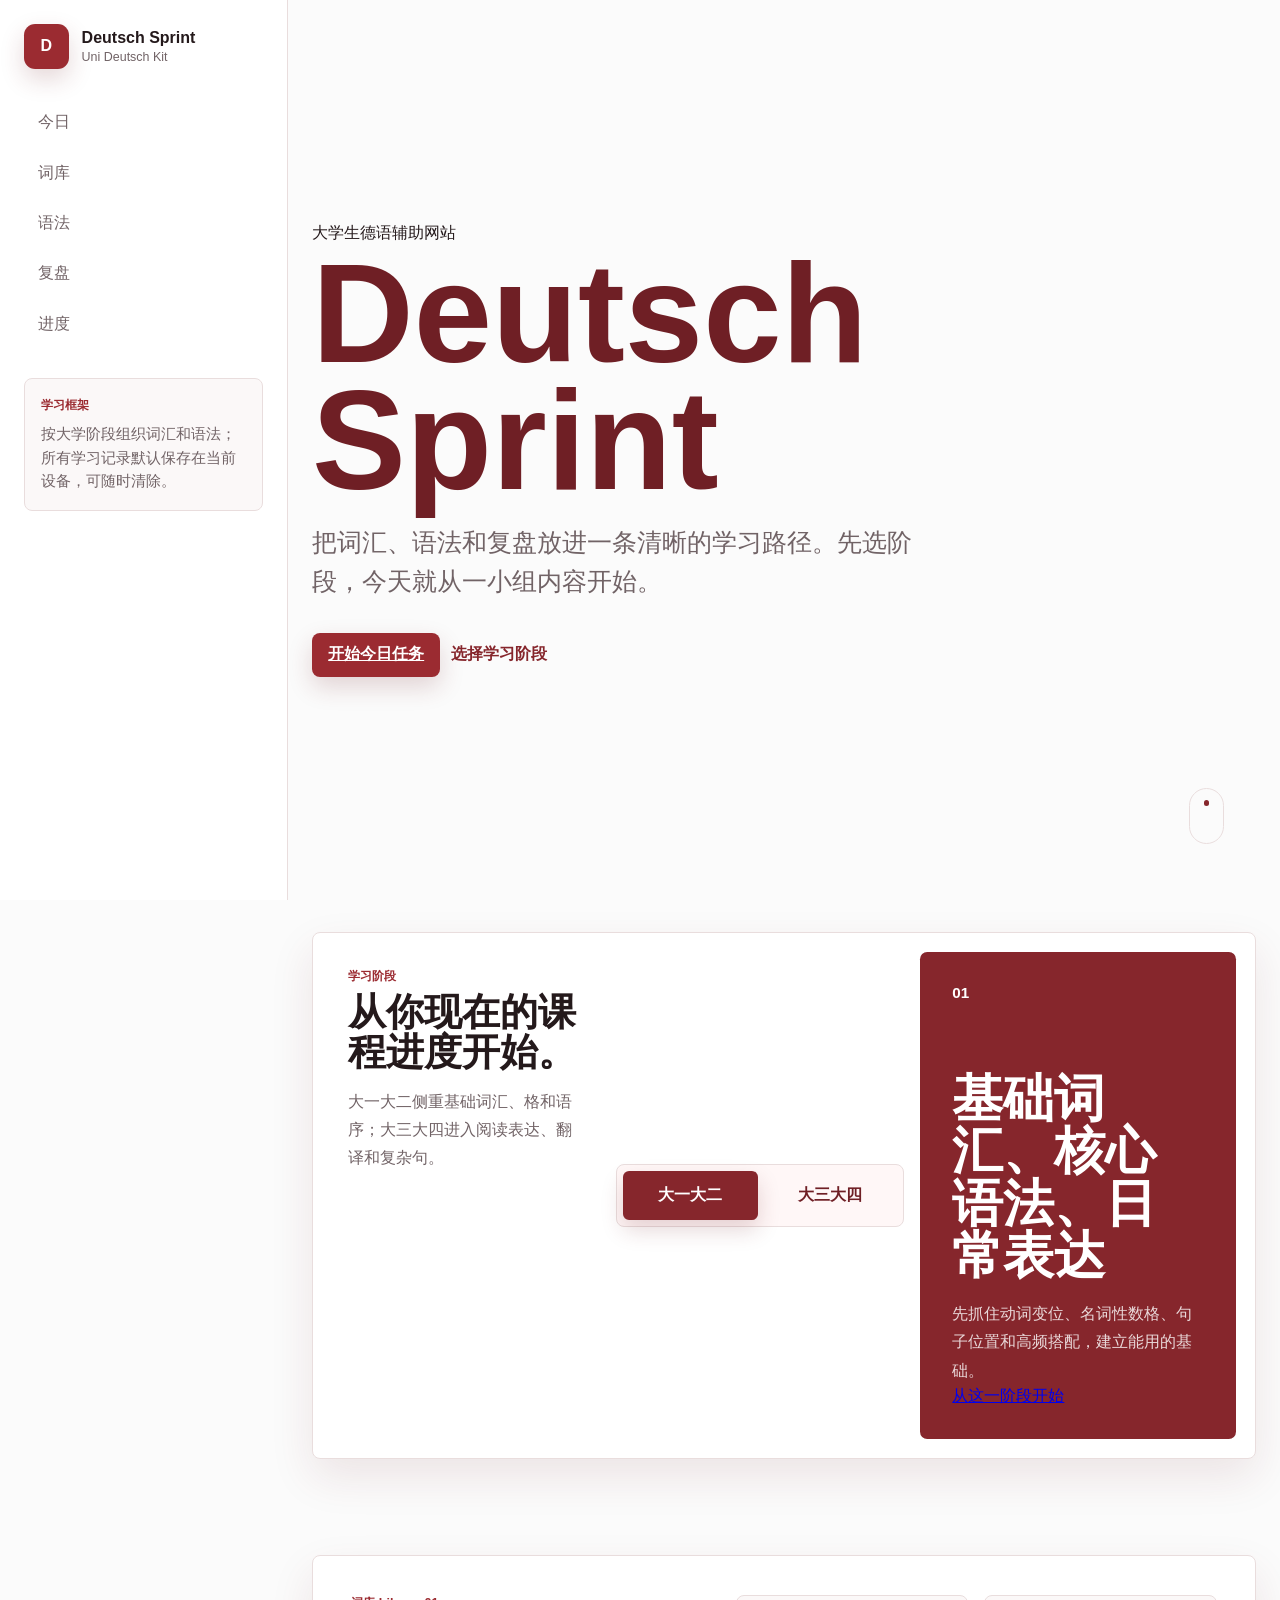
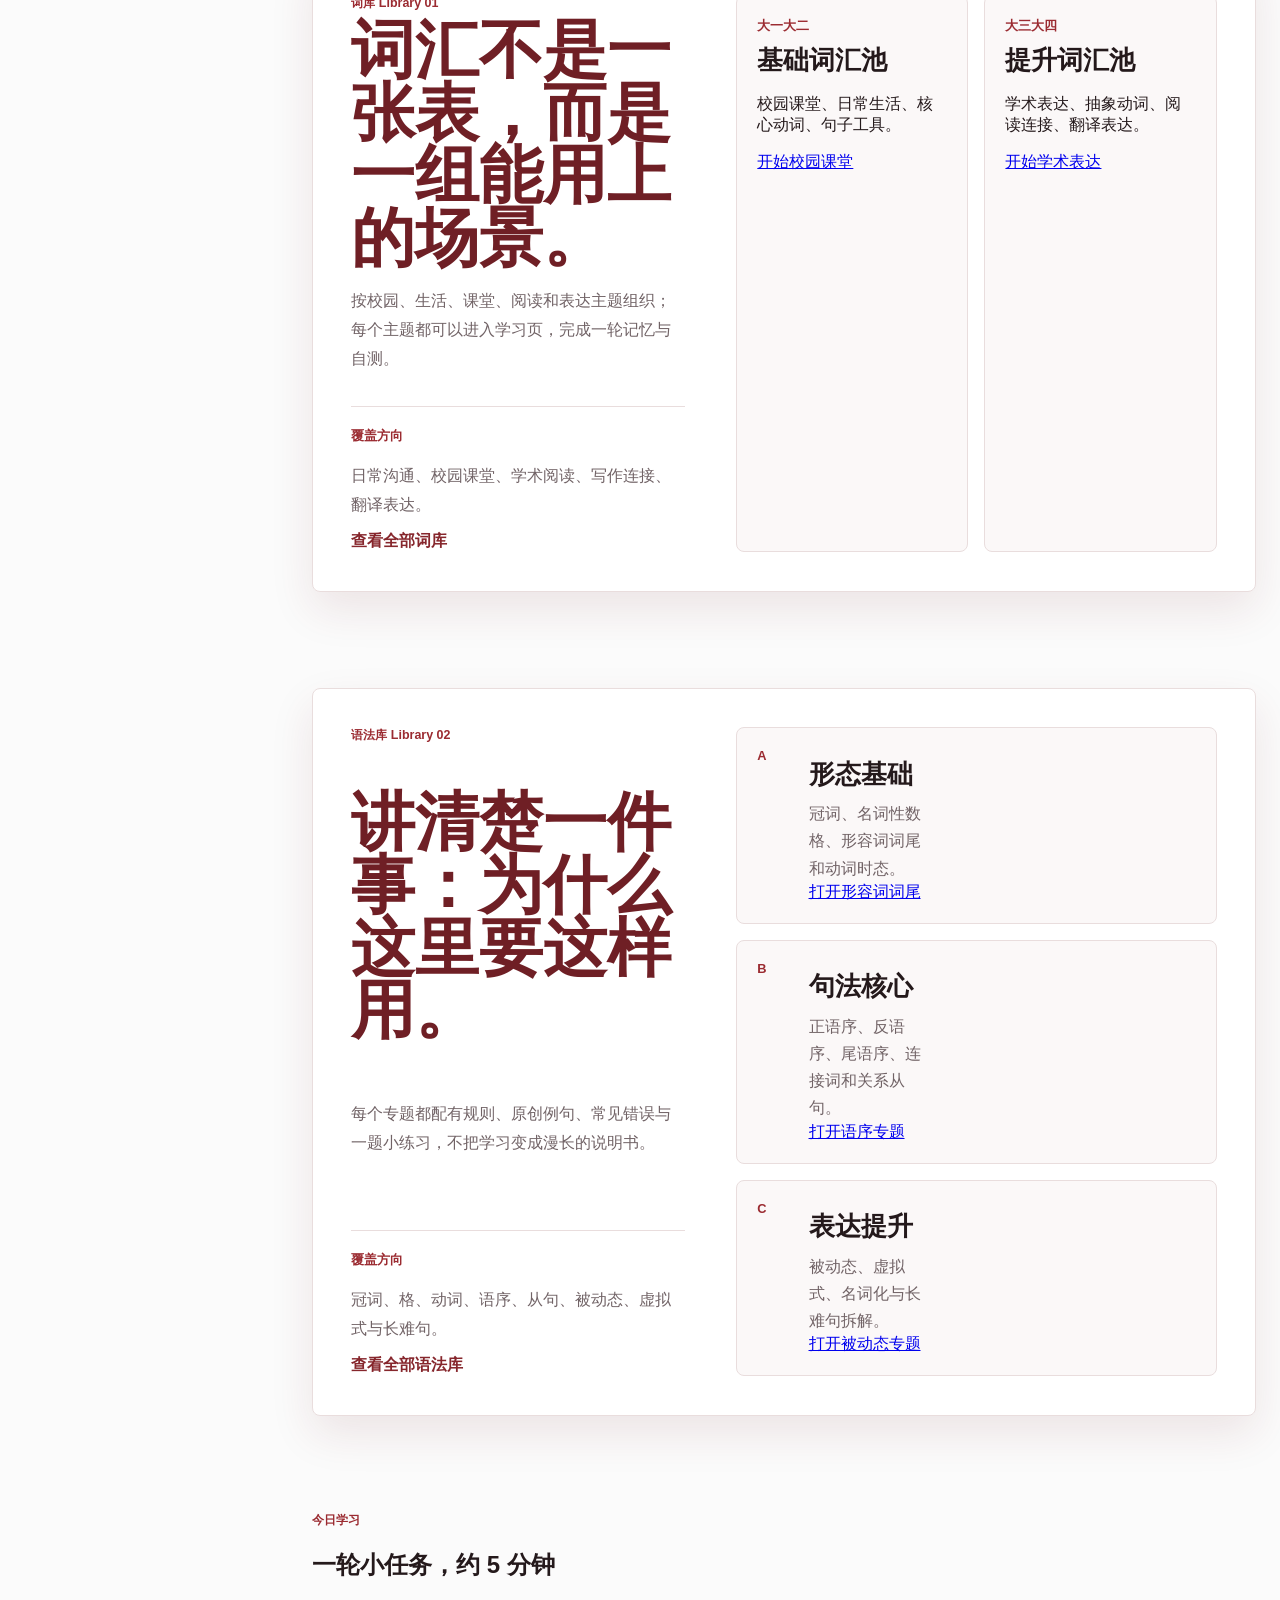
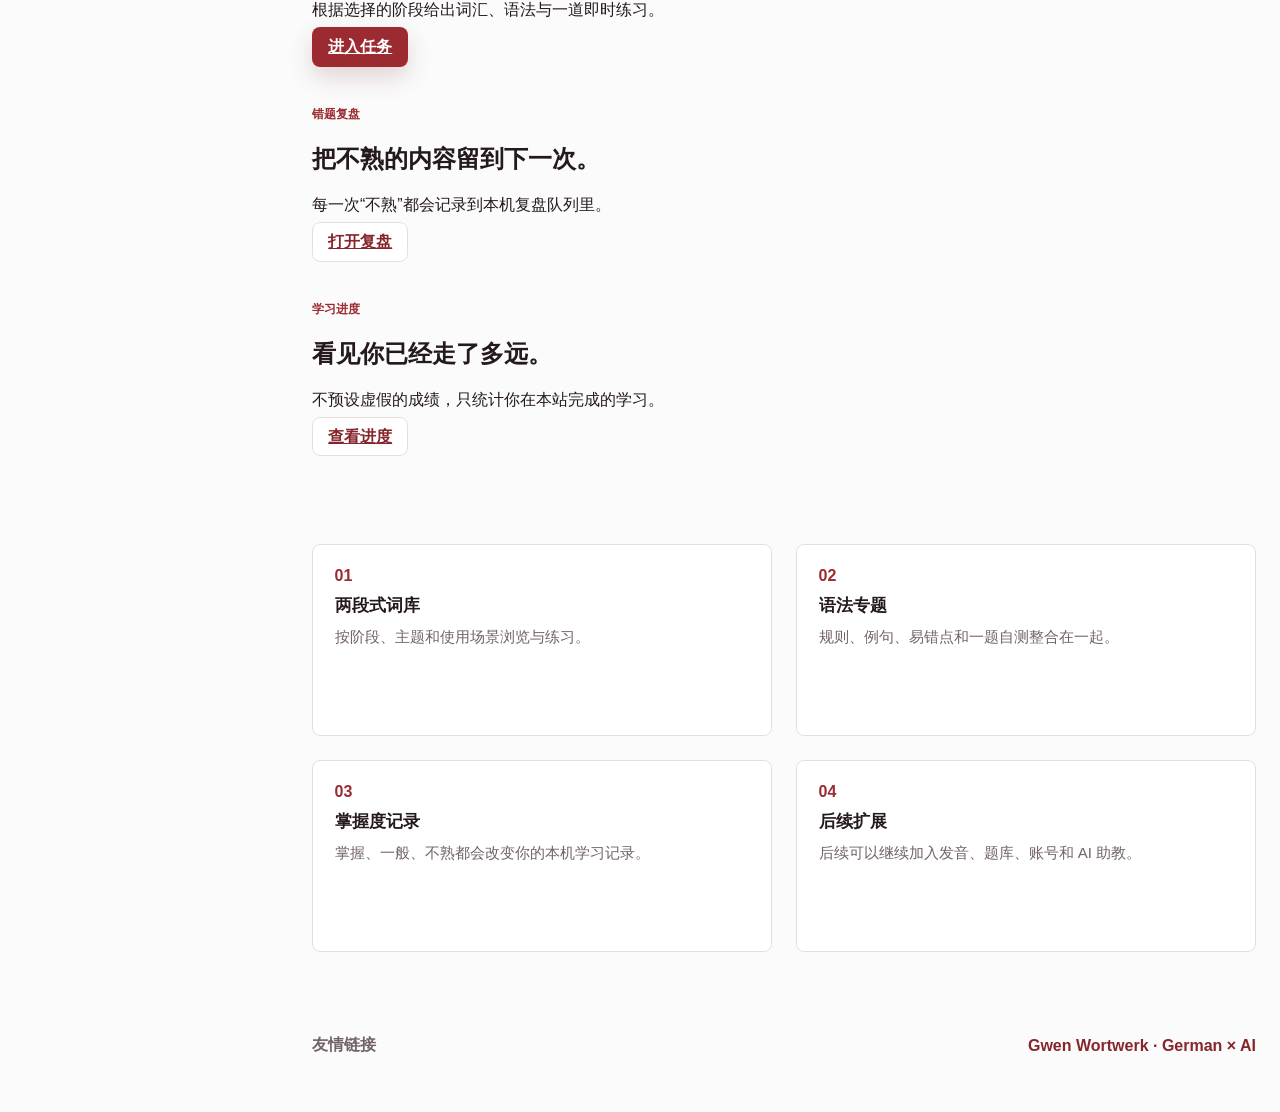
==== index.html @ 088218f8 "Complete index.html learning content" ====
<!doctype html>
<html lang="zh-CN">
  <head>
    <meta charset="utf-8" />
    <meta name="viewport" content="width=device-width, initial-scale=1" />
    <title>Deutsch Sprint | 大学生德语辅助网站</title>
    <meta name="description" content="面向大学生的德语词汇、语法、复盘与学习进度工具。" />
    <link rel="stylesheet" href="styles.css" />
  </head>
  <body>
    <div class="app-shell">
      <aside class="sidebar" aria-label="主导航">
        <a class="brand" href="index.html"><span class="brand-mark">D</span><span><strong>Deutsch Sprint</strong><small>Uni Deutsch Kit</small></span></a>
        <nav class="nav-list">
          <a class="nav-link active" href="index.html">今日</a>
          <a class="nav-link" href="vocab.html">词库</a>
          <a class="nav-link" href="grammar.html">语法</a>
          <a class="nav-link" href="review.html">复盘</a>
          <a class="nav-link" href="progress.html">进度</a>
        </nav>
        <div class="sidebar-note"><span class="note-label">学习框架</span><p>按大学阶段组织词汇和语法；所有学习记录默认保存在当前设备，可随时清除。</p></div>
      </aside>

      <main class="main-content">
        <section class="intro-screen">
          <div class="intro-copy">
            <p class="eyebrow">大学生德语辅助网站</p>
            <h1>Deutsch<br />Sprint</h1>
            <p>把词汇、语法和复盘放进一条清晰的学习路径。先选阶段，今天就从一小组内容开始。</p>
            <div class="intro-actions"><a class="primary-button" href="study.html?kind=daily">开始今日任务</a><a class="text-link" href="#stage">选择学习阶段</a></div>
          </div>
          <div class="scroll-cue" aria-hidden="true"><span></span></div>
        </section>

        <section class="stage-picker reveal-section" id="stage">
          <div class="stage-picker-copy"><p class="section-kicker">学习阶段</p><h2>从你现在的课程进度开始。</h2><p>大一大二侧重基础词汇、格和语序；大三大四进入阅读表达、翻译和复杂句。</p></div>
          <div class="stage-switcher" role="tablist" aria-label="学习阶段选择"><button class="stage-tab active" type="button" data-stage="foundation">大一大二</button><button class="stage-tab" type="button" data-stage="advanced">大三大四</button></div>
          <div class="stage-focus"><div class="stage-detail active" data-stage-panel="foundation"><span class="stage-number">01</span><h3>基础词汇、核心语法、日常表达</h3><p>先抓住动词变位、名词性数格、句子位置和高频搭配，建立能用的基础。</p><a class="inverted-link" href="study.html?kind=daily&amp;stage=foundation">从这一阶段开始</a></div><div class="stage-detail" data-stage-panel="advanced"><span class="stage-number">02</span><h3>阅读表达、复杂句法、写作提升</h3><p>围绕抽象词、连接表达、长难句和翻译重组，练习更完整的输出能力。</p><a class="inverted-link" href="study.html?kind=daily&amp;stage=advanced">从这一阶段开始</a></div></div>
        </section>

        <section class="library-block reveal-section">
          <div class="library-copy"><p class="section-kicker">词库 Library 01</p><h2>词汇不是一张表，而是一组能用上的场景。</h2><p>按校园、生活、课堂、阅读和表达主题组织；每个主题都可以进入学习页，完成一轮记忆与自测。</p><div class="source-note"><span>覆盖方向</span><p>日常沟通、校园课堂、学术阅读、写作连接、翻译表达。</p><a href="vocab.html">查看全部词库</a></div></div>
          <div class="library-columns"><article><span>大一大二</span><h3>基础词汇池</h3><p>校园课堂、日常生活、核心动词、句子工具。</p><a class="card-link" href="study.html?kind=vocab&amp;slug=campus-classroom">开始校园课堂</a></article><article><span>大三大四</span><h3>提升词汇池</h3><p>学术表达、抽象动词、阅读连接、翻译表达。</p><a class="card-link" href="study.html?kind=vocab&amp;slug=academic-expression">开始学术表达</a></article></div>
        </section>

        <section class="library-block reveal-section">
          <div class="library-copy"><p class="section-kicker">语法库 Library 02</p><h2>讲清楚一件事：为什么这里要这样用。</h2><p>每个专题都配有规则、原创例句、常见错误与一题小练习，不把学习变成漫长的说明书。</p><div class="source-note"><span>覆盖方向</span><p>冠词、格、动词、语序、从句、被动态、虚拟式与长难句。</p><a href="grammar.html">查看全部语法库</a></div></div>
          <div class="grammar-map"><article><span>A</span><div><h3>形态基础</h3><p>冠词、名词性数格、形容词词尾和动词时态。</p><a class="card-link" href="study.html?kind=grammar&amp;slug=adjective">打开形容词词尾</a></div></article><article><span>B</span><div><h3>句法核心</h3><p>正语序、反语序、尾语序、连接词和关系从句。</p><a class="card-link" href="study.html?kind=grammar&amp;slug=word-order">打开语序专题</a></div></article><article><span>C</span><div><h3>表达提升</h3><p>被动态、虚拟式、名词化与长难句拆解。</p><a class="card-link" href="study.html?kind=grammar&amp;slug=passive">打开被动态专题</a></div></article></div>
        </section>

        <section class="daily-stack reveal-section" aria-label="学习入口">
          <article class="module-card action-card"><p class="section-kicker">今日学习</p><h2>一轮小任务，约 5 分钟</h2><p>根据选择的阶段给出词汇、语法与一道即时练习。</p><a class="primary-button" href="study.html?kind=daily">进入任务</a></article>
          <article class="module-card action-card"><p class="section-kicker">错题复盘</p><h2>把不熟的内容留到下一次。</h2><p>每一次“不熟”都会记录到本机复盘队列里。</p><a class="ghost-button" href="review.html">打开复盘</a></article>
          <article class="module-card action-card"><p class="section-kicker">学习进度</p><h2>看见你已经走了多远。</h2><p>不预设虚假的成绩，只统计你在本站完成的学习。</p><a class="ghost-button" href="progress.html">查看进度</a></article>
        </section>

        <section class="module-strip reveal-section"><article><span>01</span><h3>两段式词库</h3><p>按阶段、主题和使用场景浏览与练习。</p></article><article><span>02</span><h3>语法专题</h3><p>规则、例句、易错点和一题自测整合在一起。</p></article><article><span>03</span><h3>掌握度记录</h3><p>掌握、一般、不熟都会改变你的本机学习记录。</p></article><article><span>04</span><h3>后续扩展</h3><p>后续可以继续加入发音、题库、账号和 AI 助教。</p></article></section>
        <footer class="site-footer"><span>友情链接</span><a href="https://mangoandwood.github.io/gwen-wortwerk/" target="_blank" rel="noreferrer">Gwen Wortwerk · German × AI</a></footer>
      </main>
    </div>
    <script src="script.js"></script>
  </body>
</html>
---- styles.css ----
:root {
  color-scheme: light;
  --red-900: #6f1f25;
  --red-800: #86262c;
  --red-700: #9b2b31;
  --red-600: #ad383d;
  --red-100: #f5e3e4;
  --red-050: #fff7f7;
  --ink: #24191b;
  --muted: #716366;
  --line: #e9dddd;
  --paper: #ffffff;
  --soft: #fbf8f8;
  --success: #1f8a5b;
  --shadow: 0 18px 44px rgba(111, 31, 37, 0.1);
}

* {
  box-sizing: border-box;
}

html {
  scroll-behavior: smooth;
}

body {
  margin: 0;
  min-height: 100vh;
  font-family:
    Inter, "PingFang SC", "Microsoft YaHei", Arial, sans-serif;
  color: var(--ink);
  background: #fbfbfb;
}

button,
a {
  font: inherit;
}

button {
  cursor: pointer;
}

.app-shell {
  display: grid;
  grid-template-columns: 18rem minmax(0, 1fr);
  min-height: 100vh;
}

.sidebar {
  position: sticky;
  top: 0;
  align-self: start;
  height: 100vh;
  padding: 1.5rem;
  border-right: 1px solid var(--line);
  background: rgba(255, 255, 255, 0.92);
  backdrop-filter: blur(20px);
}

.brand {
  display: flex;
  align-items: center;
  gap: 0.8rem;
  color: var(--ink);
  text-decoration: none;
}

.brand-mark {
  display: grid;
  width: 2.8rem;
  height: 2.8rem;
  place-items: center;
  border-radius: 0.7rem;
  color: white;
  background: var(--red-700);
  font-weight: 800;
  box-shadow: 0 10px 24px rgba(111, 31, 37, 0.18);
}

.brand strong,
.brand small {
  display: block;
}

.brand small {
  margin-top: 0.15rem;
  color: var(--muted);
  font-size: 0.78rem;
}

.nav-list {
  display: grid;
  gap: 0.4rem;
  margin-top: 2rem;
}

.nav-link {
  display: flex;
  align-items: center;
  gap: 0.75rem;
  min-height: 2.75rem;
  padding: 0.7rem 0.85rem;
  border-radius: 0.5rem;
  color: var(--muted);
  text-decoration: none;
}

.nav-link span {
  display: grid;
  width: 1.35rem;
  place-items: center;
  color: var(--red-700);
}

.nav-link:hover,
.nav-link.active {
  color: var(--red-900);
  background: var(--red-050);
}

.sidebar-note {
  margin-top: 2rem;
  padding: 1rem;
  border: 1px solid var(--line);
  border-radius: 0.5rem;
  background: var(--soft);
}

.note-label,
.section-kicker,
.status-pill,
.count-badge {
  letter-spacing: 0;
  font-size: 0.78rem;
  font-weight: 800;
}

.note-label,
.section-kicker {
  color: var(--red-700);
}

.sidebar-note p {
  margin: 0.55rem 0 0;
  color: var(--muted);
  line-height: 1.6;
  font-size: 0.92rem;
}

.main-content {
  width: min(82rem, 100%);
  margin: 0 auto;
  padding: 1.5rem;
}

.eyebrow,
.section-kicker {
  margin: 0 0 0.45rem;
}

.intro-screen {
  position: relative;
  display: grid;
  min-height: calc(100vh - 3rem);
  align-items: center;
  padding: 4rem 0;
}

.intro-copy {
  max-width: 54rem;
}

.intro-copy h1 {
  margin: 0;
  color: var(--red-900);
  font-size: clamp(4.2rem, 11vw, 9rem);
  line-height: 0.9;
  letter-spacing: 0;
}

.intro-copy p:not(.eyebrow) {
  max-width: 40rem;
  margin: 1.2rem 0 0;
  color: var(--muted);
  font-size: clamp(1.1rem, 2vw, 1.55rem);
  line-height: 1.55;
}

.intro-actions,
.card-actions {
  display: flex;
  align-items: center;
  gap: 0.65rem;
  flex-wrap: wrap;
}

.intro-actions {
  margin-top: 2rem;
}

.text-link {
  color: var(--red-800);
  font-weight: 900;
  text-decoration: none;
}

.text-link:hover {
  text-decoration: underline;
}

.scroll-cue {
  position: absolute;
  right: 2rem;
  bottom: 2rem;
  display: grid;
  width: 2.2rem;
  height: 3.5rem;
  place-items: start center;
  border: 1px solid var(--line);
  border-radius: 999px;
}

.scroll-cue span {
  width: 0.35rem;
  height: 0.35rem;
  margin-top: 0.7rem;
  border-radius: 50%;
  background: var(--red-800);
  animation: cueDrop 1.8s ease-in-out infinite;
}

@keyframes cueDrop {
  0%,
  100% {
    transform: translateY(0);
    opacity: 0.35;
  }
  50% {
    transform: translateY(1.1rem);
    opacity: 1;
  }
}

.icon-button,
.primary-button,
.ghost-button,
.danger-button,
.neutral-button,
.success-button {
  min-height: 2.6rem;
  border: 1px solid transparent;
  border-radius: 0.5rem;
  padding: 0.65rem 0.95rem;
  font-weight: 800;
}

.icon-button {
  width: 2.6rem;
  padding: 0;
  border-color: var(--line);
  color: var(--red-800);
  background: white;
}

.primary-button {
  color: white;
  background: var(--red-700);
  box-shadow: 0 10px 24px rgba(111, 31, 37, 0.18);
}

.primary-button:hover {
  background: var(--red-800);
}

.ghost-button,
.neutral-button {
  color: var(--red-800);
  border-color: var(--line);
  background: white;
}

.danger-button {
  color: var(--red-800);
  background: var(--red-100);
}

.success-button {
  color: white;
  background: var(--success);
}

.stage-picker {
  display: grid;
  grid-template-columns: minmax(0, 0.85fr) minmax(18rem, 0.35fr) minmax(0, 1fr);
  gap: 1rem;
  align-items: stretch;
  margin-top: 3.5rem;
  padding: 1.2rem;
  border: 1px solid var(--line);
  border-radius: 0.5rem;
  background: white;
  box-shadow: var(--shadow);
}

.reveal-section,
.module-card {
  transform: translateY(3rem);
  opacity: 0;
  transition:
    opacity 700ms ease,
    transform 700ms cubic-bezier(0.2, 0.8, 0.2, 1);
}

.reveal-section.in-view,
.module-card.in-view {
  transform: translateY(0);
  opacity: 1;
}

.stage-picker-copy {
  padding: 1rem;
}

.stage-picker-copy h2 {
  max-width: 30rem;
  margin: 0;
  font-size: clamp(1.8rem, 3vw, 3.4rem);
  line-height: 1.04;
  letter-spacing: 0;
}

.stage-picker-copy p:not(.section-kicker) {
  max-width: 28rem;
  margin: 1rem 0 0;
  color: var(--muted);
  line-height: 1.75;
}

.stage-switcher {
  display: flex;
  align-self: center;
  gap: 0.35rem;
  padding: 0.35rem;
  border: 1px solid var(--line);
  border-radius: 0.5rem;
  background: var(--red-050);
}

.stage-tab {
  flex: 1;
  min-height: 3.1rem;
  border: 0;
  border-radius: 0.38rem;
  color: var(--red-900);
  background: transparent;
  font-weight: 900;
}

.stage-tab.active {
  color: white;
  background: var(--red-800);
  box-shadow: 0 10px 22px rgba(111, 31, 37, 0.18);
}

.stage-focus {
  min-height: 20rem;
  padding: 2rem;
  border-radius: 0.45rem;
  color: white;
  background: var(--red-800);
}

.stage-detail {
  display: none;
}

.stage-detail.active {
  display: block;
}

.stage-detail h3 {
  max-width: 34rem;
  margin: 4.5rem 0 0;
  font-size: clamp(2rem, 4vw, 4rem);
  line-height: 1.02;
  letter-spacing: 0;
}

.stage-detail p {
  max-width: 34rem;
  margin: 1.1rem 0 0;
  color: rgba(255, 255, 255, 0.82);
  line-height: 1.8;
}

.stage-number {
  display: block;
  font-size: 0.95rem;
  font-weight: 900;
}

.library-block {
  display: grid;
  grid-template-columns: minmax(0, 0.82fr) minmax(0, 1.18fr);
  gap: clamp(1.5rem, 4vw, 3.5rem);
  align-items: stretch;
  margin-top: 6rem;
  padding: clamp(1.4rem, 3vw, 2.4rem);
  border: 1px solid var(--line);
  border-radius: 0.5rem;
  background: white;
  box-shadow: var(--shadow);
}

.library-copy {
  display: flex;
  flex-direction: column;
  justify-content: space-between;
  min-height: 24rem;
}

.library-copy h2 {
  max-width: 36rem;
  margin: 0;
  color: var(--red-900);
  font-size: clamp(2.35rem, 5vw, 5.4rem);
  line-height: 0.98;
  letter-spacing: 0;
}

.library-copy p:not(.section-kicker) {
  max-width: 34rem;
  margin: 1.1rem 0 0;
  color: var(--muted);
  line-height: 1.8;
}

.source-note {
  margin-top: 2rem;
  padding-top: 1.2rem;
  border-top: 1px solid var(--line);
}

.source-note span,
.library-columns span,
.grammar-map span {
  color: var(--red-700);
  font-size: 0.8rem;
  font-weight: 900;
}

.source-note p {
  margin-top: 0.4rem;
}

.source-note a {
  display: inline-flex;
  margin-top: 0.7rem;
  color: var(--red-800);
  font-weight: 900;
  text-decoration: none;
}

.source-note a:hover {
  text-decoration: underline;
}

.library-columns {
  display: grid;
  grid-template-columns: repeat(2, minmax(0, 1fr));
  gap: 1rem;
}

.library-columns article,
.grammar-map article {
  padding: 1.25rem;
  border: 1px solid var(--line);
  border-radius: 0.5rem;
  background: var(--soft);
}

.library-columns h3,
.grammar-map h3 {
  margin: 0.55rem 0 0;
  font-size: clamp(1.25rem, 2vw, 1.7rem);
  letter-spacing: 0;
}

.library-columns ul {
  display: grid;
  gap: 0.75rem;
  padding-left: 1.1rem;
  margin: 1rem 0 0;
  color: var(--muted);
  line-height: 1.65;
}

.grammar-map {
  display: grid;
  gap: 1rem;
}

.grammar-map article {
  display: grid;
  grid-template-columns: 2.2rem minmax(0, 0.45fr) minmax(0, 1fr);
  gap: 1rem;
  align-items: start;
}

.grammar-map p {
  margin: 0.52rem 0 0;
  color: var(--muted);
  line-height: 1.7;
}

.daily-stack {
  display: grid;
  grid-template-columns: 1fr;
  gap: 3rem;
  margin-top: 6rem;
}

.word-card,
.grammar-card,
.review-card,
.progress-card,
.ai-card,
.module-strip article {
  border: 1px solid var(--line);
  border-radius: 0.5rem;
  background: white;
}

.word-card,
.grammar-card,
.review-card,
.progress-card,
.ai-card {
  min-height: 18rem;
  padding: clamp(1.4rem, 3vw, 2.25rem);
}

.ai-card {
  display: flex;
  align-items: center;
  justify-content: space-between;
  gap: 1.5rem;
  color: white;
  background: linear-gradient(135deg, var(--red-900), var(--red-800));
}

.ai-card h2 {
  margin: 0;
  font-size: clamp(1.6rem, 3vw, 3rem);
  line-height: 1.08;
}

.ai-card p:not(.section-kicker) {
  max-width: 42rem;
  margin: 0.8rem 0 0;
  color: rgba(255, 255, 255, 0.82);
  line-height: 1.75;
}

.ai-card .section-kicker {
  color: rgba(255, 255, 255, 0.72);
}

.card-header {
  display: flex;
  align-items: flex-start;
  justify-content: space-between;
  gap: 1rem;
}

.card-header h2 {
  margin: 0;
  font-size: clamp(1.55rem, 3vw, 2.4rem);
  letter-spacing: 0;
}

.status-pill,
.count-badge {
  display: inline-flex;
  align-items: center;
  min-height: 1.8rem;
  padding: 0.35rem 0.65rem;
  border-radius: 999px;
  color: var(--red-900);
  background: var(--red-100);
  white-space: nowrap;
}

.status-pill.muted {
  color: var(--muted);
  background: #f7eff0;
}

.word-meta,
.word-meaning,
.grammar-card p {
  color: var(--muted);
  line-height: 1.7;
}

.word-meta {
  margin: 1.1rem 0 0.5rem;
}

.word-meaning {
  margin: 0 0 1rem;
}

.example-box {
  padding: 1rem;
  border-left: 4px solid var(--red-700);
  border-radius: 0.45rem;
  background: var(--red-050);
}

.example-box span {
  color: var(--red-700);
  font-weight: 900;
}

.example-box p {
  margin: 0.35rem 0 0;
  line-height: 1.6;
}

.card-actions {
  margin-top: 1rem;
}

.card-actions button {
  flex: 1 1 6rem;
}

.check-list {
  display: grid;
  gap: 0.65rem;
  padding: 0;
  margin: 1rem 0;
  list-style: none;
}

.check-list li {
  position: relative;
  padding-left: 1.55rem;
  color: var(--ink);
}

.check-list li::before {
  position: absolute;
  left: 0;
  color: var(--red-700);
  content: "✓";
  font-weight: 900;
}

.full-width {
  width: 100%;
}

.review-list {
  display: grid;
  gap: 0.65rem;
  margin-top: 1rem;
}

.review-list button {
  display: flex;
  align-items: center;
  justify-content: space-between;
  gap: 1rem;
  min-height: 3.15rem;
  padding: 0.85rem;
  border: 1px solid var(--line);
  border-radius: 0.45rem;
  color: var(--ink);
  background: var(--soft);
  text-align: left;
}

.review-list strong {
  color: var(--red-800);
}

.bar-list {
  display: grid;
  gap: 1rem;
  margin-top: 1.3rem;
}

.bar-list label {
  display: grid;
  gap: 0.45rem;
  color: var(--muted);
  font-weight: 800;
}

progress {
  width: 100%;
  height: 0.75rem;
  overflow: hidden;
  border: 0;
  border-radius: 999px;
  background: #f4dde1;
}

progress::-webkit-progress-bar {
  background: #f4dde1;
}

progress::-webkit-progress-value {
  border-radius: 999px;
  background: var(--red-700);
}

progress::-moz-progress-bar {
  border-radius: 999px;
  background: var(--red-700);
}

.module-strip {
  display: grid;
  grid-template-columns: repeat(2, minmax(0, 1fr));
  gap: 1.5rem;
  margin-top: 6rem;
  padding-bottom: 4rem;
}

.module-strip article {
  min-height: 12rem;
  padding: 1.35rem;
}

.module-strip span {
  color: var(--red-700);
  font-weight: 900;
}

.module-strip h3 {
  margin: 0.6rem 0 0.5rem;
  font-size: 1.05rem;
}

.module-strip p {
  margin: 0;
  color: var(--muted);
  line-height: 1.65;
  font-size: 0.94rem;
}

.site-footer {
  display: flex;
  align-items: center;
  justify-content: space-between;
  gap: 1rem;
  padding: 1.2rem 0 2rem;
  color: var(--muted);
}

.site-footer span {
  font-weight: 900;
}

.site-footer a {
  color: var(--red-800);
  font-weight: 900;
  text-decoration: none;
}

.site-footer a:hover {
  text-decoration: underline;
}

.toast {
  position: fixed;
  right: 1rem;
  bottom: 1rem;
  z-index: 10;
  max-width: min(24rem, calc(100vw - 2rem));
  padding: 0.85rem 1rem;
  border: 1px solid var(--line);
  border-radius: 0.5rem;
  color: var(--red-900);
  background: white;
  box-shadow: var(--shadow);
  font-weight: 800;
}

@media (max-width: 960px) {
  .app-shell {
    grid-template-columns: 1fr;
  }

  .sidebar {
    position: static;
    height: auto;
    padding: 1rem;
  }

  .nav-list {
    grid-template-columns: repeat(5, minmax(0, 1fr));
    margin-top: 1rem;
  }

  .nav-link {
    justify-content: center;
    min-height: 2.5rem;
    padding: 0.55rem;
  }

  .nav-link span {
    display: none;
  }

  .sidebar-note {
    display: none;
  }

  .hero-panel {
    grid-template-columns: 1fr;
  }

  .stage-picker {
    grid-template-columns: 1fr;
  }

  .library-block,
  .library-columns {
    grid-template-columns: 1fr;
  }

  .library-copy {
    min-height: 0;
  }

  .grammar-map article {
    grid-template-columns: 2.2rem minmax(0, 1fr);
  }

  .grammar-map p {
    grid-column: 2;
  }

  .module-strip {
    grid-template-columns: repeat(2, minmax(0, 1fr));
  }
}

@media (max-width: 640px) {
  .main-content {
    padding: 1rem;
  }

  .nav-list {
    display: flex;
    overflow-x: auto;
    padding-bottom: 0.25rem;
  }

  .nav-link {
    min-width: 4.5rem;
  }

  .module-strip {
    grid-template-columns: 1fr;
  }

  .ai-card,
  .site-footer {
    align-items: flex-start;
    flex-direction: column;
  }
}

@media (prefers-reduced-motion: reduce) {
  html {
    scroll-behavior: auto;
  }

  .reveal-section,
  .module-card {
    transform: none;
    opacity: 1;
    transition: none;
  }

  .scroll-cue span {
    animation: none;
  }
}
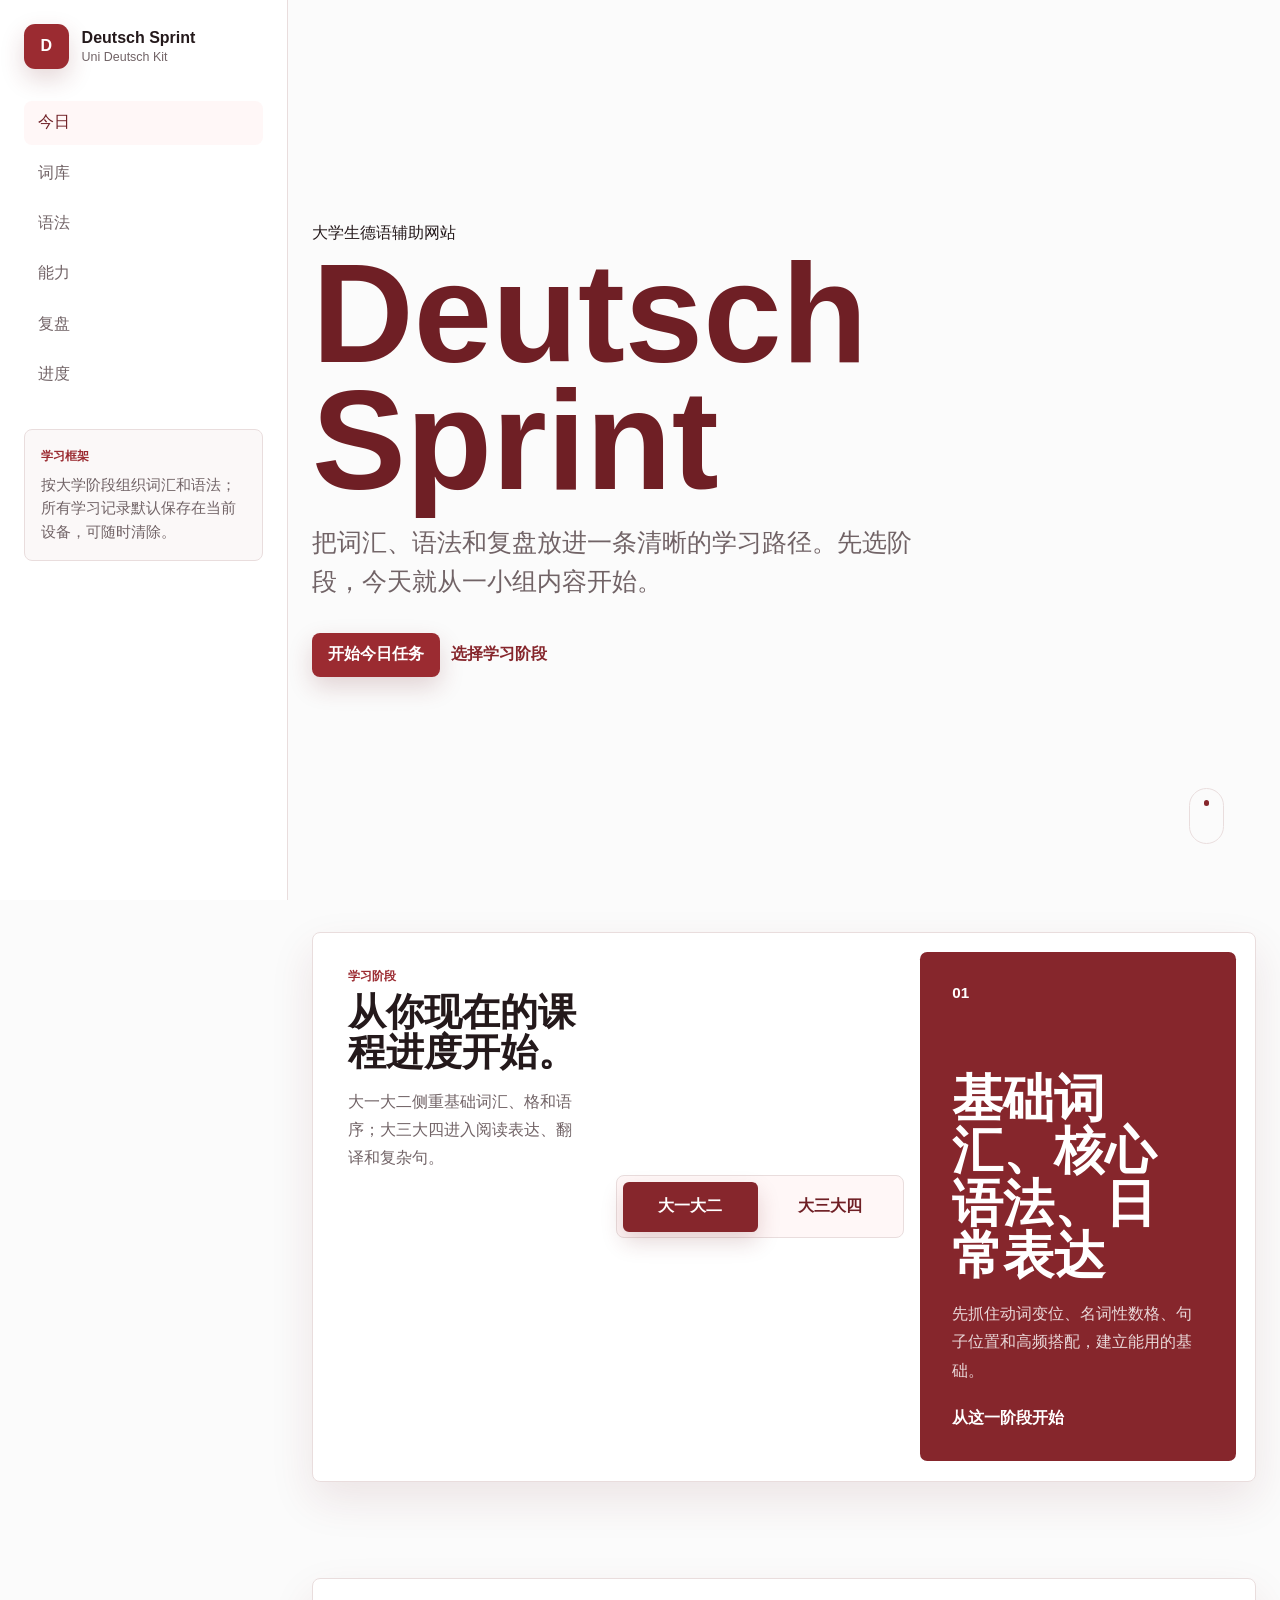
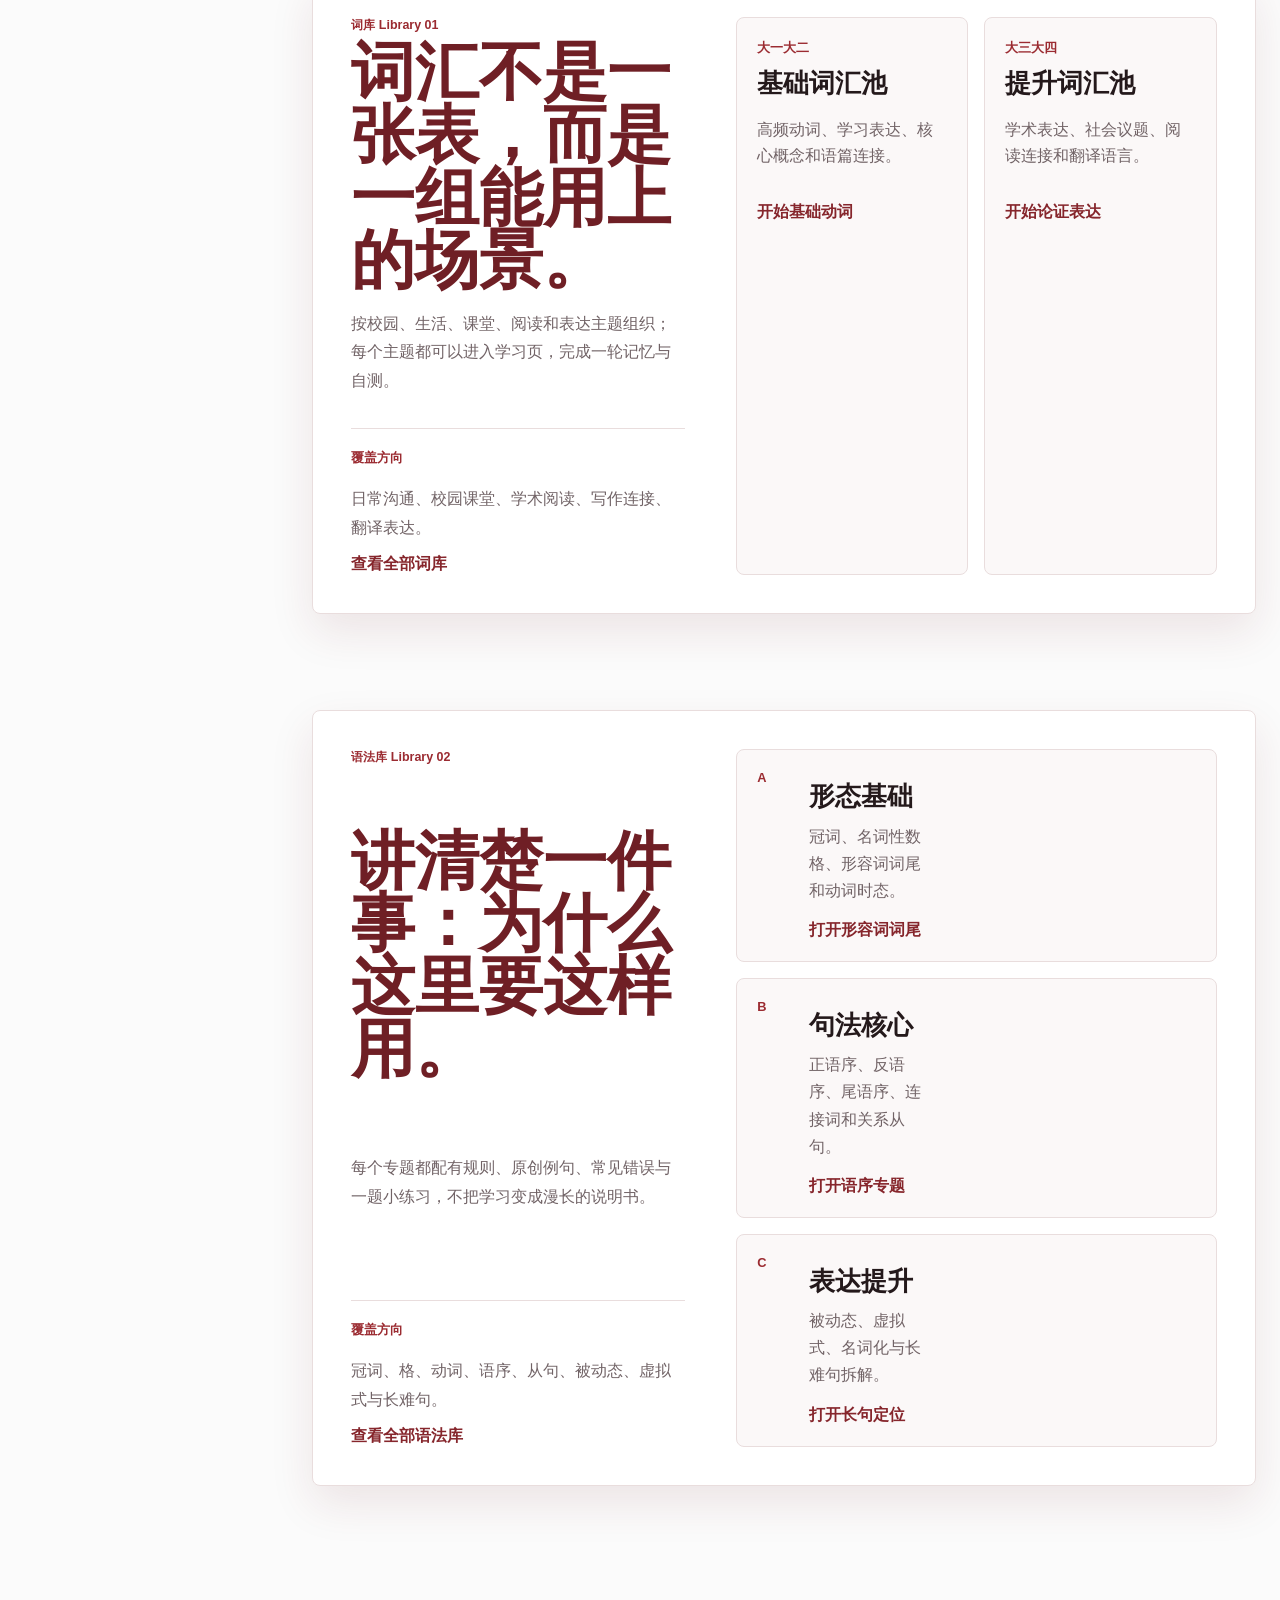
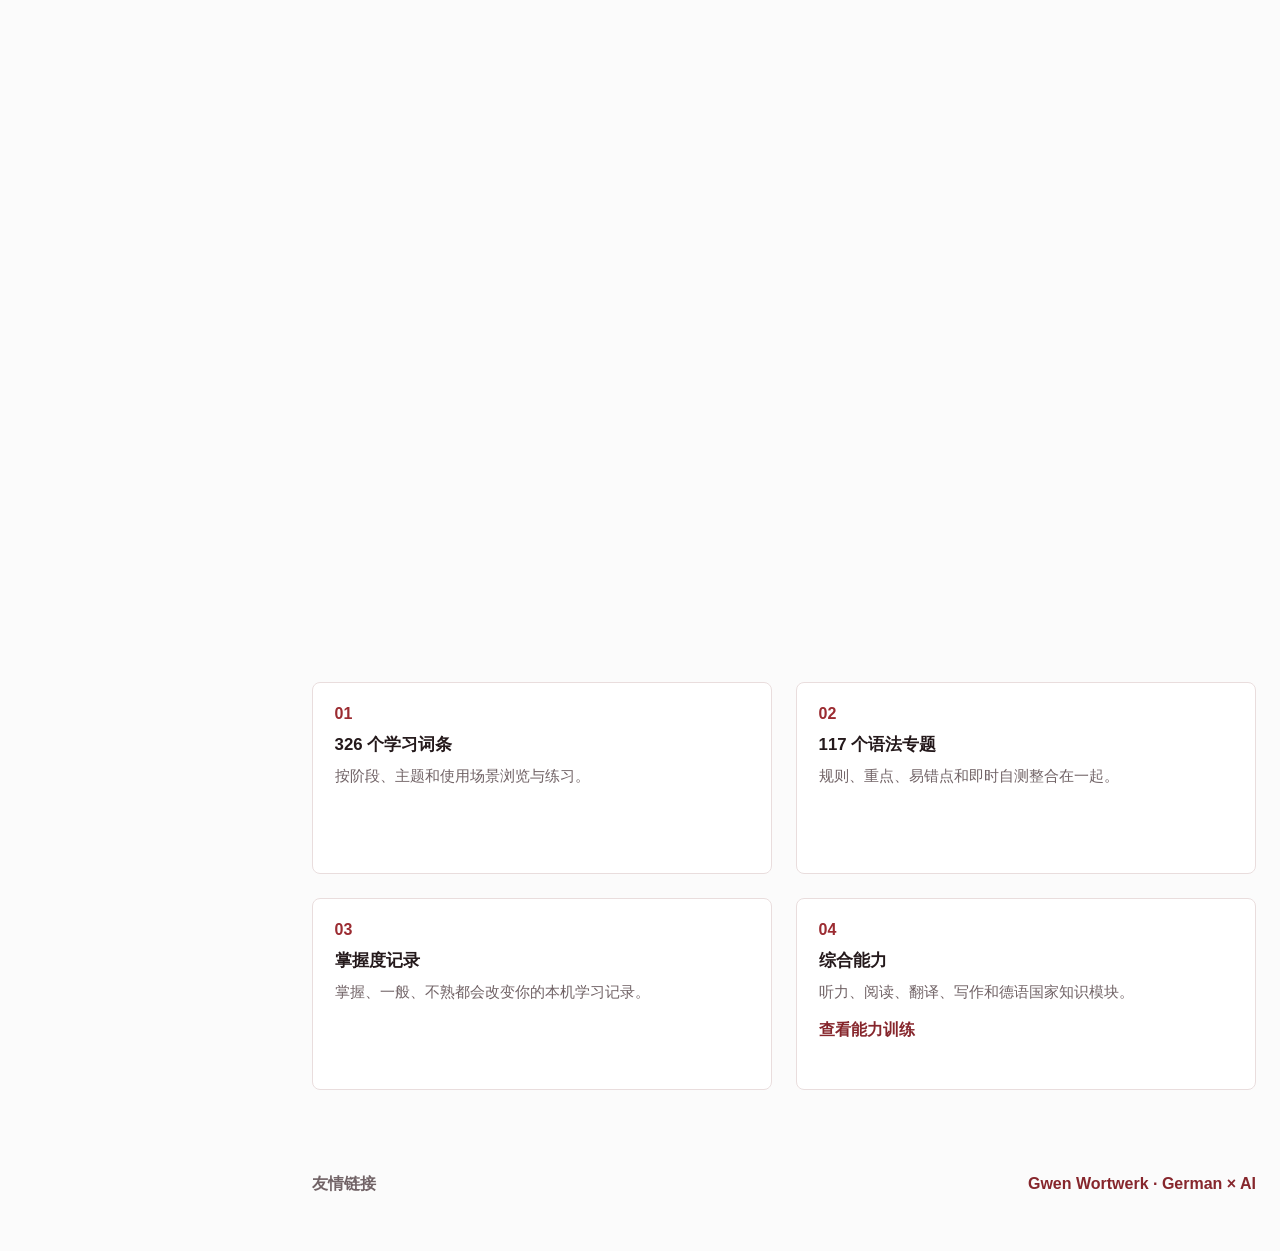
==== commit 224ec502: "Add staged German learning libraries" ====
--- a/index.html
+++ b/index.html
@@ -15,6 +15,7 @@
           <a class="nav-link active" href="index.html">今日</a>
           <a class="nav-link" href="vocab.html">词库</a>
           <a class="nav-link" href="grammar.html">语法</a>
+          <a class="nav-link" href="skills.html">能力</a>
           <a class="nav-link" href="review.html">复盘</a>
           <a class="nav-link" href="progress.html">进度</a>
         </nav>
@@ -40,12 +41,12 @@
 
         <section class="library-block reveal-section">
           <div class="library-copy"><p class="section-kicker">词库 Library 01</p><h2>词汇不是一张表，而是一组能用上的场景。</h2><p>按校园、生活、课堂、阅读和表达主题组织；每个主题都可以进入学习页，完成一轮记忆与自测。</p><div class="source-note"><span>覆盖方向</span><p>日常沟通、校园课堂、学术阅读、写作连接、翻译表达。</p><a href="vocab.html">查看全部词库</a></div></div>
-          <div class="library-columns"><article><span>大一大二</span><h3>基础词汇池</h3><p>校园课堂、日常生活、核心动词、句子工具。</p><a class="card-link" href="study.html?kind=vocab&amp;slug=campus-classroom">开始校园课堂</a></article><article><span>大三大四</span><h3>提升词汇池</h3><p>学术表达、抽象动词、阅读连接、翻译表达。</p><a class="card-link" href="study.html?kind=vocab&amp;slug=academic-expression">开始学术表达</a></article></div>
+          <div class="library-columns"><article><span>大一大二</span><h3>基础词汇池</h3><p>高频动词、学习表达、核心概念和语篇连接。</p><a class="card-link" href="study.html?kind=vocab&amp;slug=verb-basics">开始基础动词</a></article><article><span>大三大四</span><h3>提升词汇池</h3><p>学术表达、社会议题、阅读连接和翻译语言。</p><a class="card-link" href="study.html?kind=vocab&amp;slug=argumentation">开始论证表达</a></article></div>
         </section>
 
         <section class="library-block reveal-section">
           <div class="library-copy"><p class="section-kicker">语法库 Library 02</p><h2>讲清楚一件事：为什么这里要这样用。</h2><p>每个专题都配有规则、原创例句、常见错误与一题小练习，不把学习变成漫长的说明书。</p><div class="source-note"><span>覆盖方向</span><p>冠词、格、动词、语序、从句、被动态、虚拟式与长难句。</p><a href="grammar.html">查看全部语法库</a></div></div>
-          <div class="grammar-map"><article><span>A</span><div><h3>形态基础</h3><p>冠词、名词性数格、形容词词尾和动词时态。</p><a class="card-link" href="study.html?kind=grammar&amp;slug=adjective">打开形容词词尾</a></div></article><article><span>B</span><div><h3>句法核心</h3><p>正语序、反语序、尾语序、连接词和关系从句。</p><a class="card-link" href="study.html?kind=grammar&amp;slug=word-order">打开语序专题</a></div></article><article><span>C</span><div><h3>表达提升</h3><p>被动态、虚拟式、名词化与长难句拆解。</p><a class="card-link" href="study.html?kind=grammar&amp;slug=passive">打开被动态专题</a></div></article></div>
+          <div class="grammar-map"><article><span>A</span><div><h3>形态基础</h3><p>冠词、名词性数格、形容词词尾和动词时态。</p><a class="card-link" href="study.html?kind=grammar&amp;slug=grammar-019">打开形容词词尾</a></div></article><article><span>B</span><div><h3>句法核心</h3><p>正语序、反语序、尾语序、连接词和关系从句。</p><a class="card-link" href="study.html?kind=grammar&amp;slug=grammar-043">打开语序专题</a></div></article><article><span>C</span><div><h3>表达提升</h3><p>被动态、虚拟式、名词化与长难句拆解。</p><a class="card-link" href="study.html?kind=grammar&amp;slug=advanced-word-order-fields">打开长句定位</a></div></article></div>
         </section>
 
         <section class="daily-stack reveal-section" aria-label="学习入口">
@@ -54,10 +55,10 @@
           <article class="module-card action-card"><p class="section-kicker">学习进度</p><h2>看见你已经走了多远。</h2><p>不预设虚假的成绩，只统计你在本站完成的学习。</p><a class="ghost-button" href="progress.html">查看进度</a></article>
         </section>
 
-        <section class="module-strip reveal-section"><article><span>01</span><h3>两段式词库</h3><p>按阶段、主题和使用场景浏览与练习。</p></article><article><span>02</span><h3>语法专题</h3><p>规则、例句、易错点和一题自测整合在一起。</p></article><article><span>03</span><h3>掌握度记录</h3><p>掌握、一般、不熟都会改变你的本机学习记录。</p></article><article><span>04</span><h3>后续扩展</h3><p>后续可以继续加入发音、题库、账号和 AI 助教。</p></article></section>
+        <section class="module-strip reveal-section"><article><span>01</span><h3>326 个学习词条</h3><p>按阶段、主题和使用场景浏览与练习。</p></article><article><span>02</span><h3>117 个语法专题</h3><p>规则、重点、易错点和即时自测整合在一起。</p></article><article><span>03</span><h3>掌握度记录</h3><p>掌握、一般、不熟都会改变你的本机学习记录。</p></article><article><span>04</span><h3>综合能力</h3><p>听力、阅读、翻译、写作和德语国家知识模块。</p><a class="card-link" href="skills.html">查看能力训练</a></article></section>
         <footer class="site-footer"><span>友情链接</span><a href="https://mangoandwood.github.io/gwen-wortwerk/" target="_blank" rel="noreferrer">Gwen Wortwerk · German × AI</a></footer>
       </main>
     </div>
     <script src="script.js"></script>
   </body>
-</html>+</html>
--- a/styles.css
+++ b/styles.css
@@ -264,8 +264,12 @@
 }
 
 .primary-button {
+  display: inline-flex;
+  align-items: center;
+  justify-content: center;
   color: white;
   background: var(--red-700);
+  text-decoration: none;
   box-shadow: 0 10px 24px rgba(111, 31, 37, 0.18);
 }
 
@@ -275,9 +279,13 @@
 
 .ghost-button,
 .neutral-button {
+  display: inline-flex;
+  align-items: center;
+  justify-content: center;
   color: var(--red-800);
   border-color: var(--line);
   background: white;
+  text-decoration: none;
 }
 
 .danger-button {
@@ -394,6 +402,16 @@
   line-height: 1.8;
 }
 
+.inverted-link {
+  display: inline-flex;
+  margin-top: 1.4rem;
+  color: white;
+  font-weight: 900;
+  text-decoration: none;
+}
+
+.inverted-link:hover { text-decoration: underline; }
+
 .stage-number {
   display: block;
   font-size: 0.95rem;
@@ -487,6 +505,18 @@
   letter-spacing: 0;
 }
 
+.library-columns p { color: var(--muted); line-height: 1.65; }
+
+.card-link {
+  display: inline-flex;
+  margin-top: 1rem;
+  color: var(--red-800);
+  font-weight: 900;
+  text-decoration: none;
+}
+
+.card-link:hover { text-decoration: underline; }
+
 .library-columns ul {
   display: grid;
   gap: 0.75rem;
@@ -520,6 +550,10 @@
   gap: 3rem;
   margin-top: 6rem;
 }
+
+.action-card { display: flex; flex-direction: column; justify-content: center; align-items: flex-start; }
+.action-card h2 { margin: 0; font-size: clamp(1.65rem, 3vw, 2.7rem); line-height: 1.08; }
+.action-card p:not(.section-kicker) { max-width: 38rem; color: var(--muted); line-height: 1.75; }
 
 .word-card,
 .grammar-card,
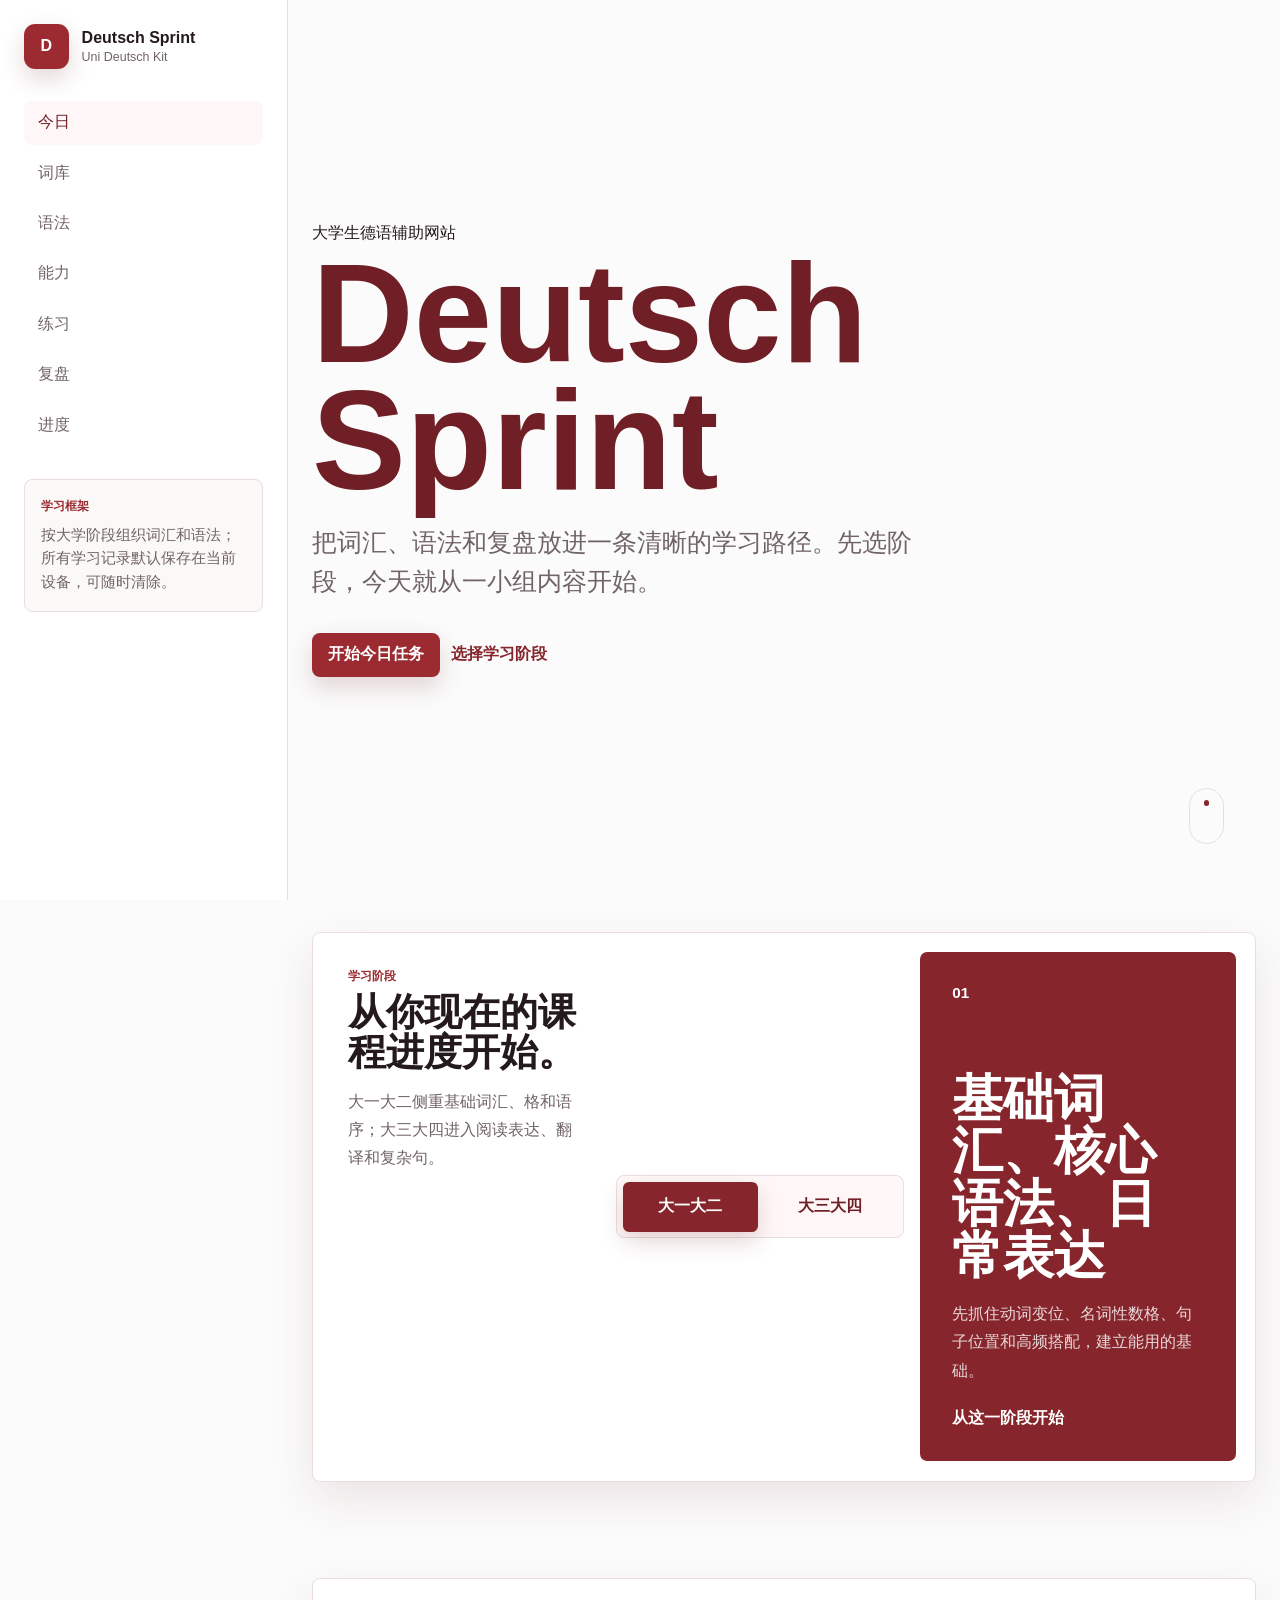
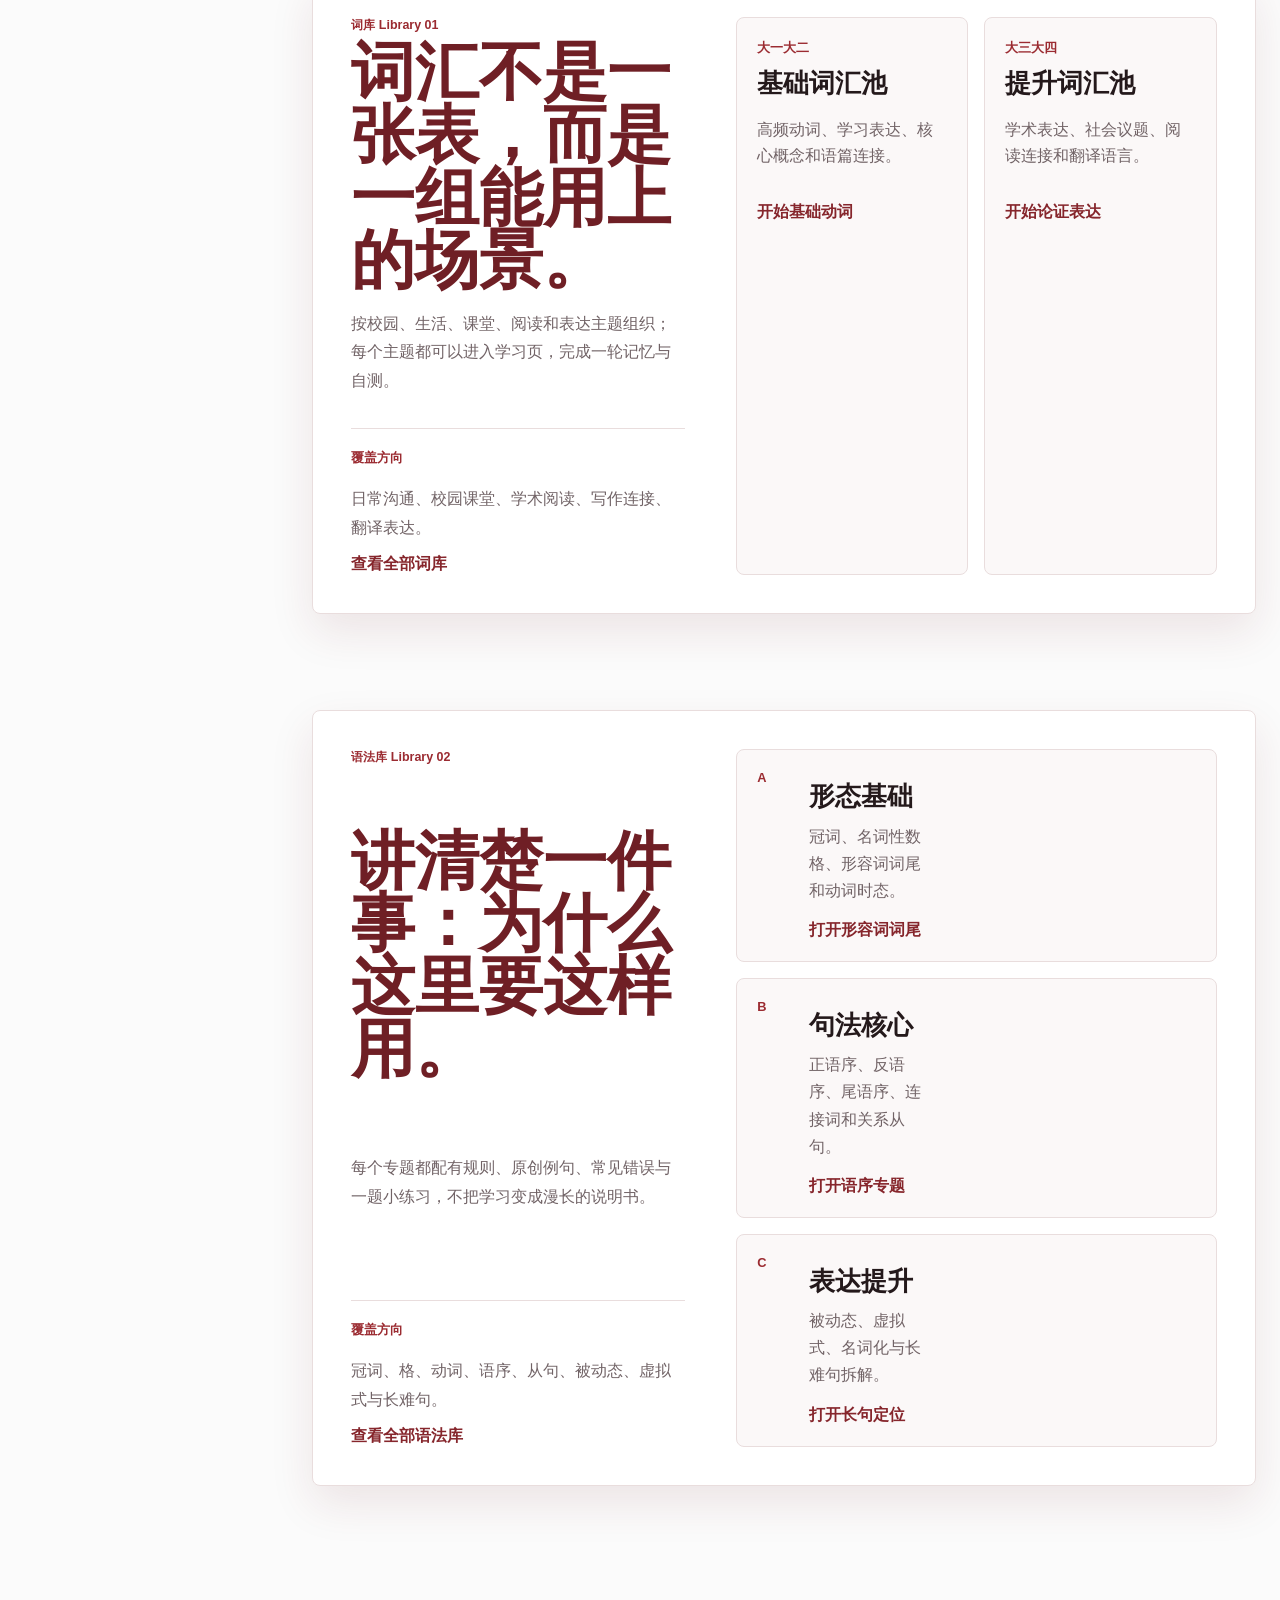
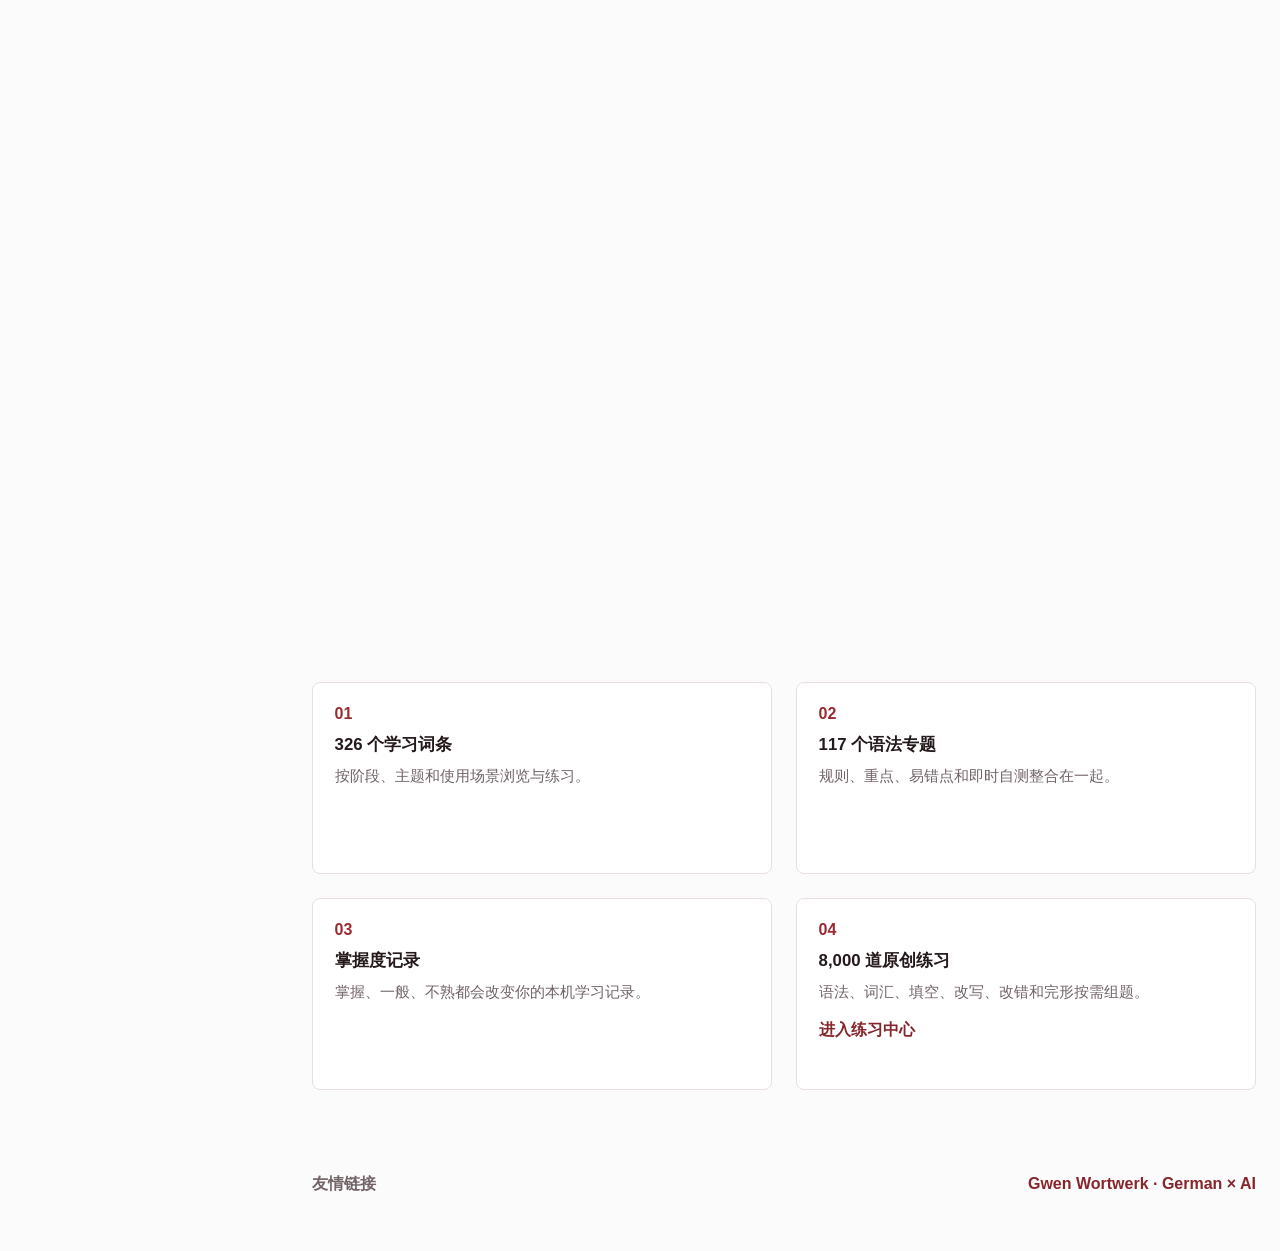
==== commit 6734fc33: "Add 8000-question practice center" ====
--- a/index.html
+++ b/index.html
@@ -16,6 +16,7 @@
           <a class="nav-link" href="vocab.html">词库</a>
           <a class="nav-link" href="grammar.html">语法</a>
           <a class="nav-link" href="skills.html">能力</a>
+          <a class="nav-link" href="practice.html">练习</a>
           <a class="nav-link" href="review.html">复盘</a>
           <a class="nav-link" href="progress.html">进度</a>
         </nav>
@@ -55,7 +56,7 @@
           <article class="module-card action-card"><p class="section-kicker">学习进度</p><h2>看见你已经走了多远。</h2><p>不预设虚假的成绩，只统计你在本站完成的学习。</p><a class="ghost-button" href="progress.html">查看进度</a></article>
         </section>
 
-        <section class="module-strip reveal-section"><article><span>01</span><h3>326 个学习词条</h3><p>按阶段、主题和使用场景浏览与练习。</p></article><article><span>02</span><h3>117 个语法专题</h3><p>规则、重点、易错点和即时自测整合在一起。</p></article><article><span>03</span><h3>掌握度记录</h3><p>掌握、一般、不熟都会改变你的本机学习记录。</p></article><article><span>04</span><h3>综合能力</h3><p>听力、阅读、翻译、写作和德语国家知识模块。</p><a class="card-link" href="skills.html">查看能力训练</a></article></section>
+        <section class="module-strip reveal-section"><article><span>01</span><h3>326 个学习词条</h3><p>按阶段、主题和使用场景浏览与练习。</p></article><article><span>02</span><h3>117 个语法专题</h3><p>规则、重点、易错点和即时自测整合在一起。</p></article><article><span>03</span><h3>掌握度记录</h3><p>掌握、一般、不熟都会改变你的本机学习记录。</p></article><article><span>04</span><h3>8,000 道原创练习</h3><p>语法、词汇、填空、改写、改错和完形按需组题。</p><a class="card-link" href="practice.html">进入练习中心</a></article></section>
         <footer class="site-footer"><span>友情链接</span><a href="https://mangoandwood.github.io/gwen-wortwerk/" target="_blank" rel="noreferrer">Gwen Wortwerk · German × AI</a></footer>
       </main>
     </div>
--- a/styles.css
+++ b/styles.css
@@ -926,4 +926,4 @@
   .scroll-cue span {
     animation: none;
   }
-}
+}
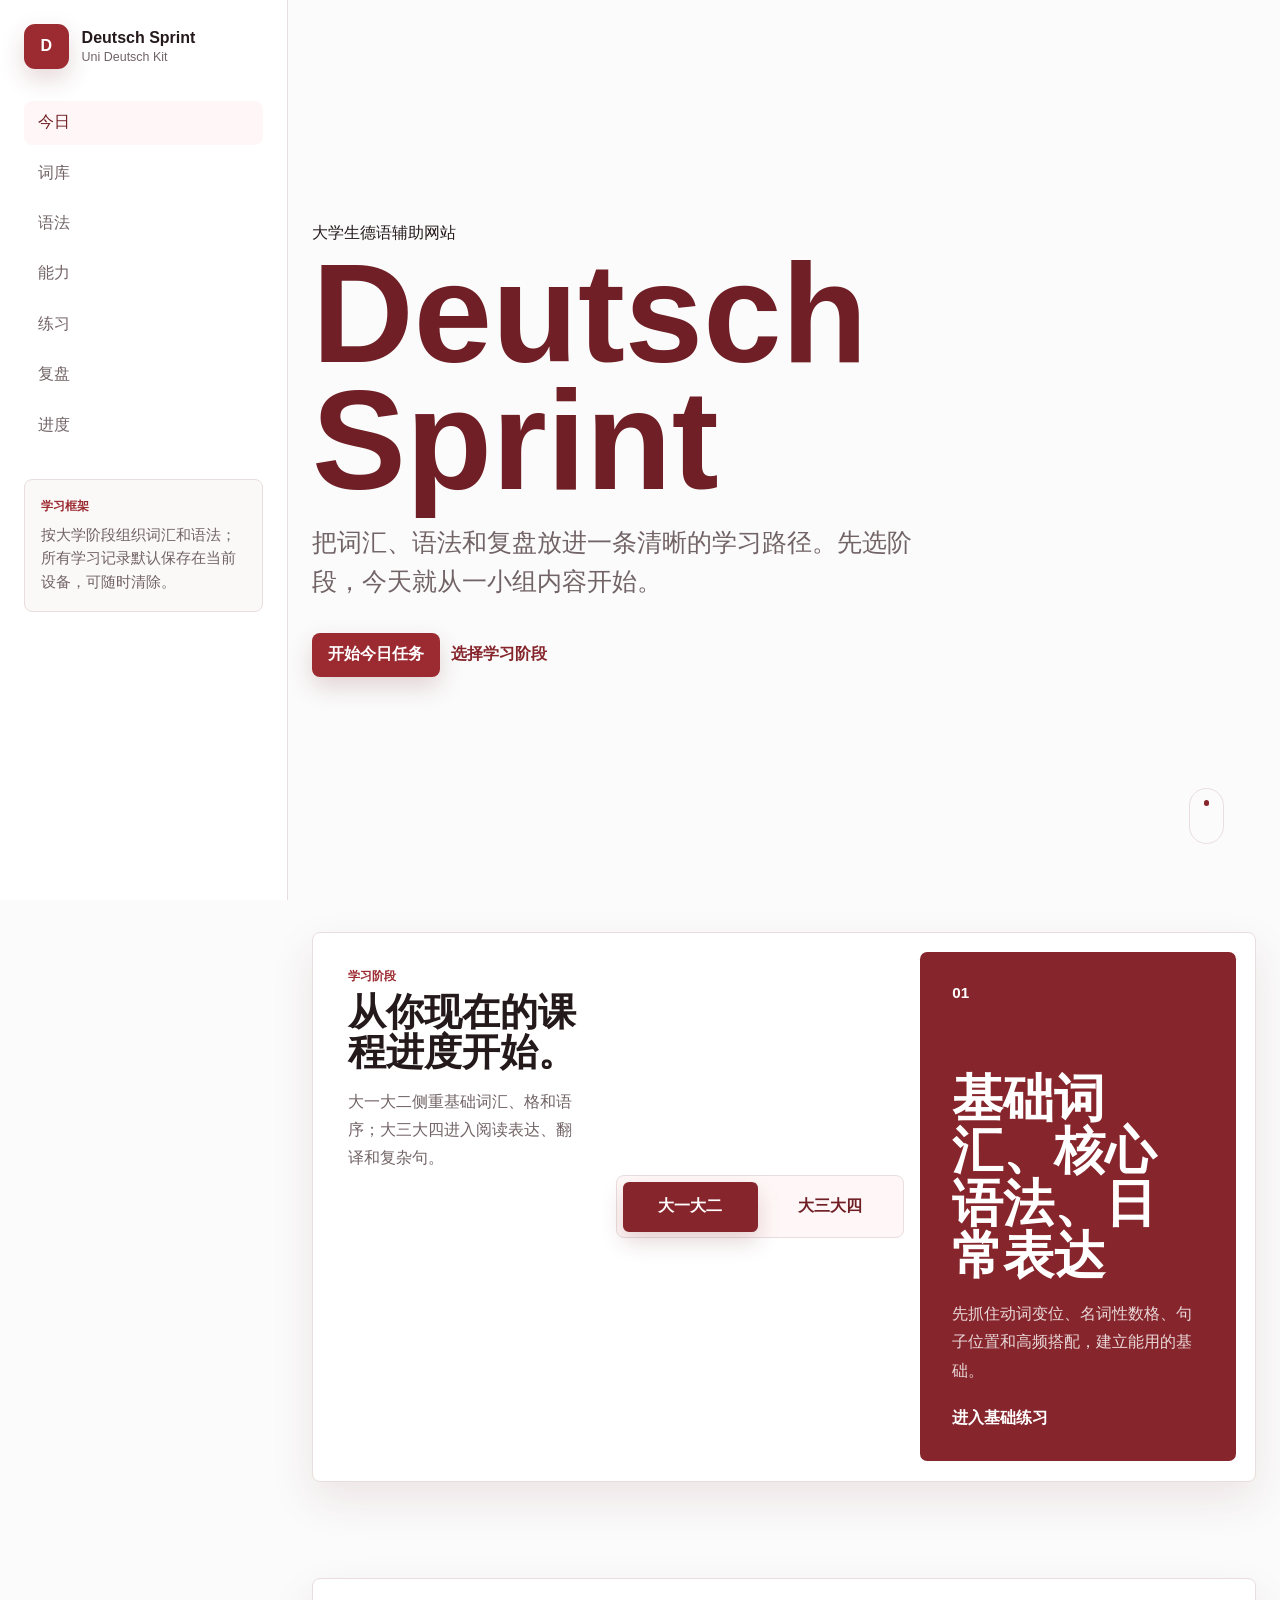
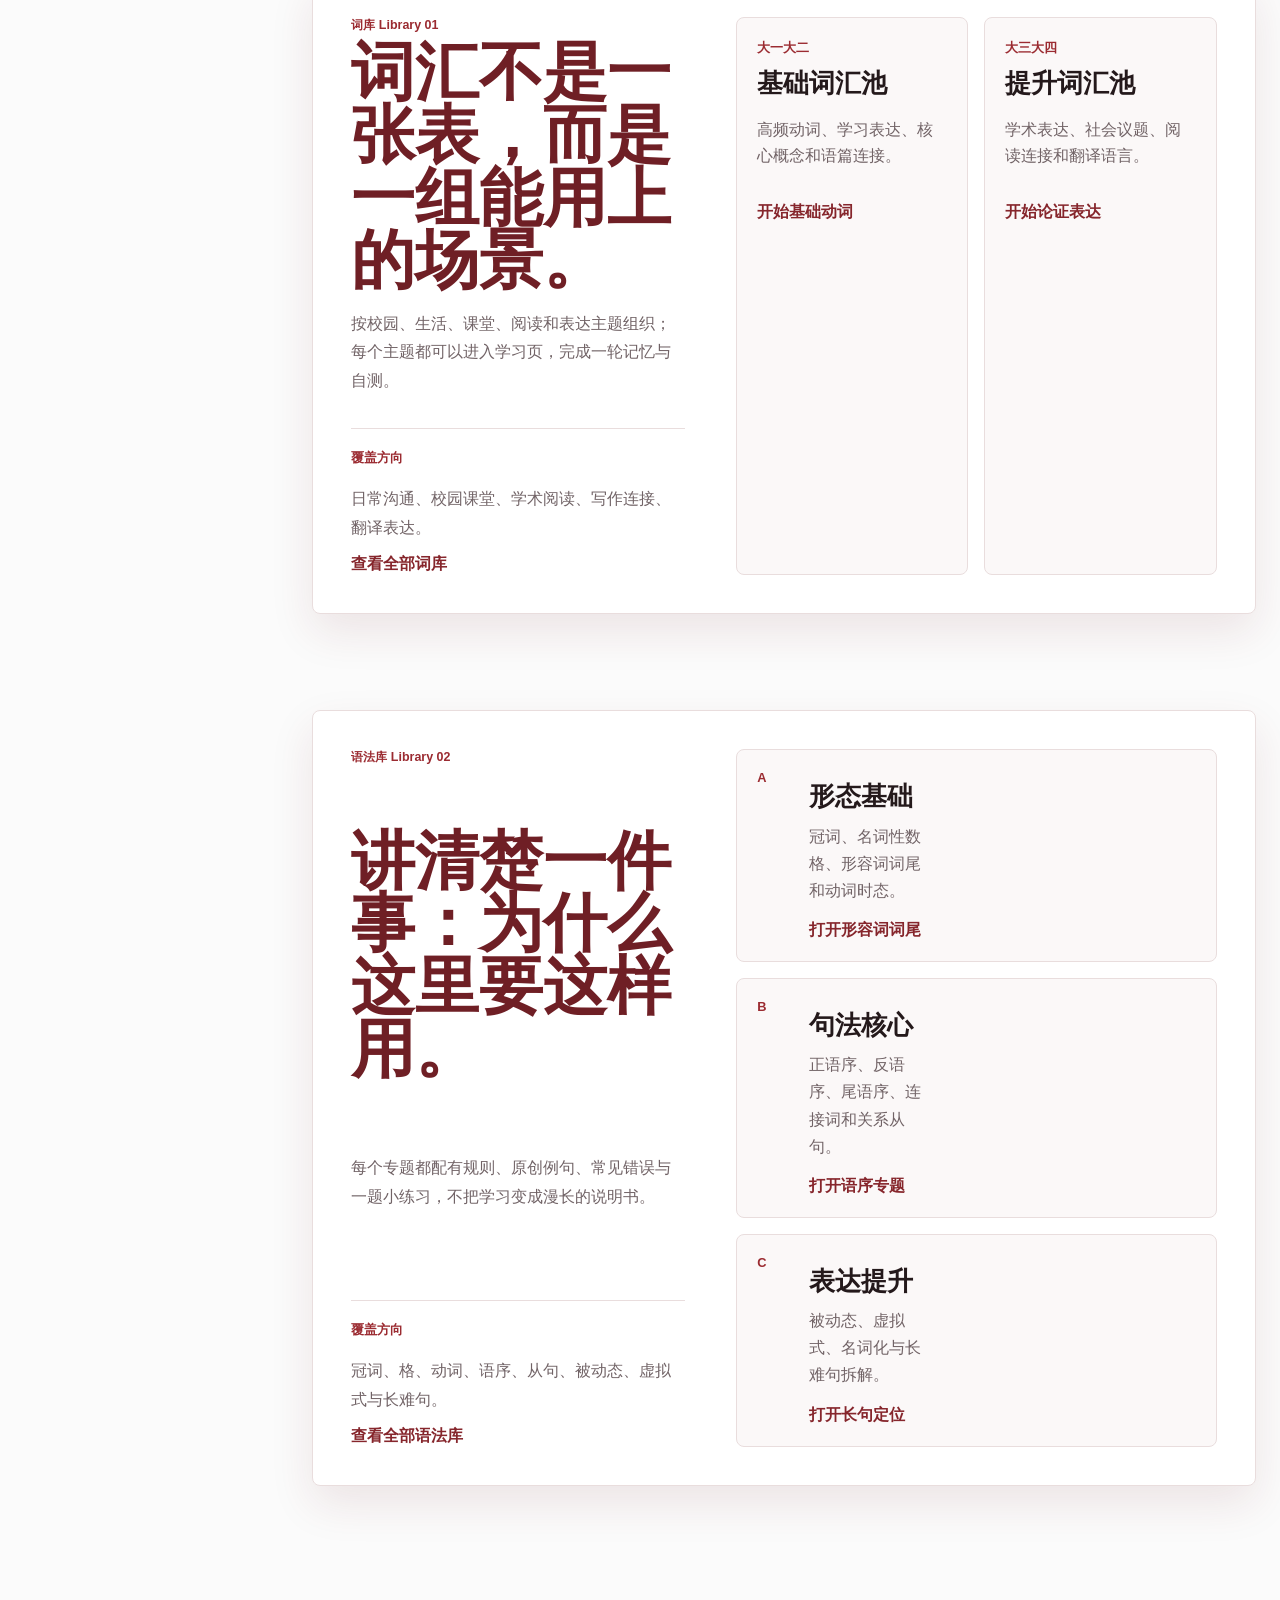
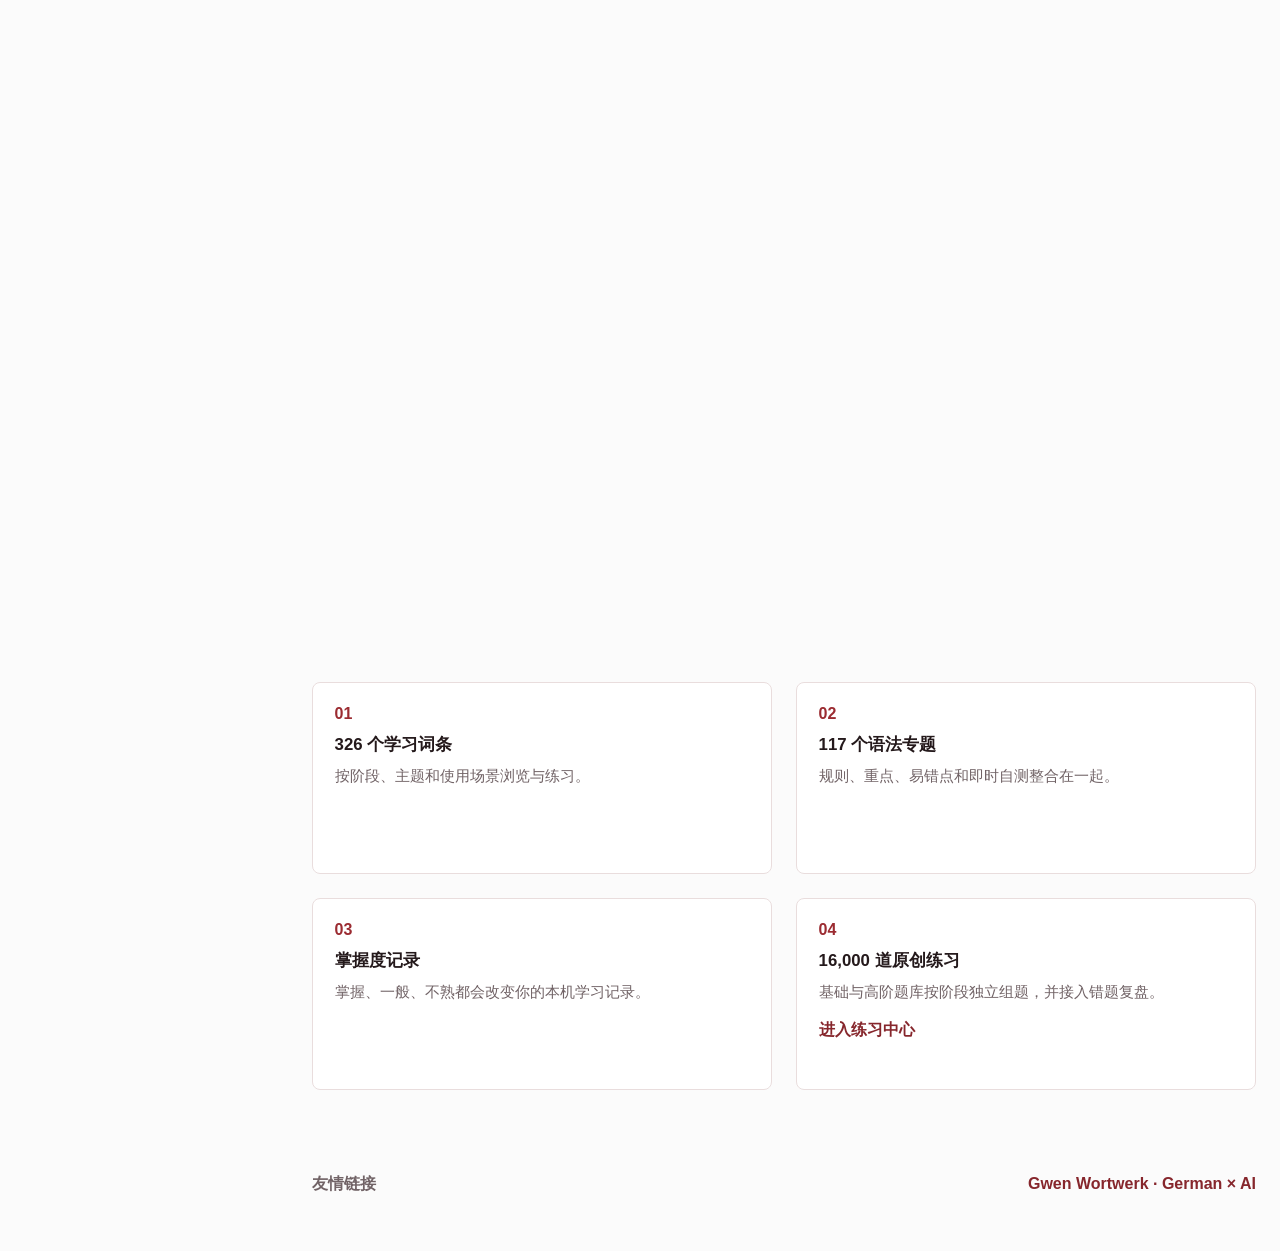
==== commit bd3aded9: "Add advanced 8000-question practice bank" ====
--- a/index.html
+++ b/index.html
@@ -37,7 +37,7 @@
         <section class="stage-picker reveal-section" id="stage">
           <div class="stage-picker-copy"><p class="section-kicker">学习阶段</p><h2>从你现在的课程进度开始。</h2><p>大一大二侧重基础词汇、格和语序；大三大四进入阅读表达、翻译和复杂句。</p></div>
           <div class="stage-switcher" role="tablist" aria-label="学习阶段选择"><button class="stage-tab active" type="button" data-stage="foundation">大一大二</button><button class="stage-tab" type="button" data-stage="advanced">大三大四</button></div>
-          <div class="stage-focus"><div class="stage-detail active" data-stage-panel="foundation"><span class="stage-number">01</span><h3>基础词汇、核心语法、日常表达</h3><p>先抓住动词变位、名词性数格、句子位置和高频搭配，建立能用的基础。</p><a class="inverted-link" href="study.html?kind=daily&amp;stage=foundation">从这一阶段开始</a></div><div class="stage-detail" data-stage-panel="advanced"><span class="stage-number">02</span><h3>阅读表达、复杂句法、写作提升</h3><p>围绕抽象词、连接表达、长难句和翻译重组，练习更完整的输出能力。</p><a class="inverted-link" href="study.html?kind=daily&amp;stage=advanced">从这一阶段开始</a></div></div>
+          <div class="stage-focus"><div class="stage-detail active" data-stage-panel="foundation"><span class="stage-number">01</span><h3>基础词汇、核心语法、日常表达</h3><p>先抓住动词变位、名词性数格、句子位置和高频搭配，建立能用的基础。</p><a class="inverted-link" href="practice.html?stage=foundation">进入基础练习</a></div><div class="stage-detail" data-stage-panel="advanced"><span class="stage-number">02</span><h3>阅读表达、复杂句法、写作提升</h3><p>围绕抽象词、连接表达、长难句和翻译重组，练习更完整的输出能力。</p><a class="inverted-link" href="practice.html?stage=advanced">进入高阶练习</a></div></div>
         </section>
 
         <section class="library-block reveal-section">
@@ -56,7 +56,7 @@
           <article class="module-card action-card"><p class="section-kicker">学习进度</p><h2>看见你已经走了多远。</h2><p>不预设虚假的成绩，只统计你在本站完成的学习。</p><a class="ghost-button" href="progress.html">查看进度</a></article>
         </section>
 
-        <section class="module-strip reveal-section"><article><span>01</span><h3>326 个学习词条</h3><p>按阶段、主题和使用场景浏览与练习。</p></article><article><span>02</span><h3>117 个语法专题</h3><p>规则、重点、易错点和即时自测整合在一起。</p></article><article><span>03</span><h3>掌握度记录</h3><p>掌握、一般、不熟都会改变你的本机学习记录。</p></article><article><span>04</span><h3>8,000 道原创练习</h3><p>语法、词汇、填空、改写、改错和完形按需组题。</p><a class="card-link" href="practice.html">进入练习中心</a></article></section>
+        <section class="module-strip reveal-section"><article><span>01</span><h3>326 个学习词条</h3><p>按阶段、主题和使用场景浏览与练习。</p></article><article><span>02</span><h3>117 个语法专题</h3><p>规则、重点、易错点和即时自测整合在一起。</p></article><article><span>03</span><h3>掌握度记录</h3><p>掌握、一般、不熟都会改变你的本机学习记录。</p></article><article><span>04</span><h3>16,000 道原创练习</h3><p>基础与高阶题库按阶段独立组题，并接入错题复盘。</p><a class="card-link" href="practice.html">进入练习中心</a></article></section>
         <footer class="site-footer"><span>友情链接</span><a href="https://mangoandwood.github.io/gwen-wortwerk/" target="_blank" rel="noreferrer">Gwen Wortwerk · German × AI</a></footer>
       </main>
     </div>
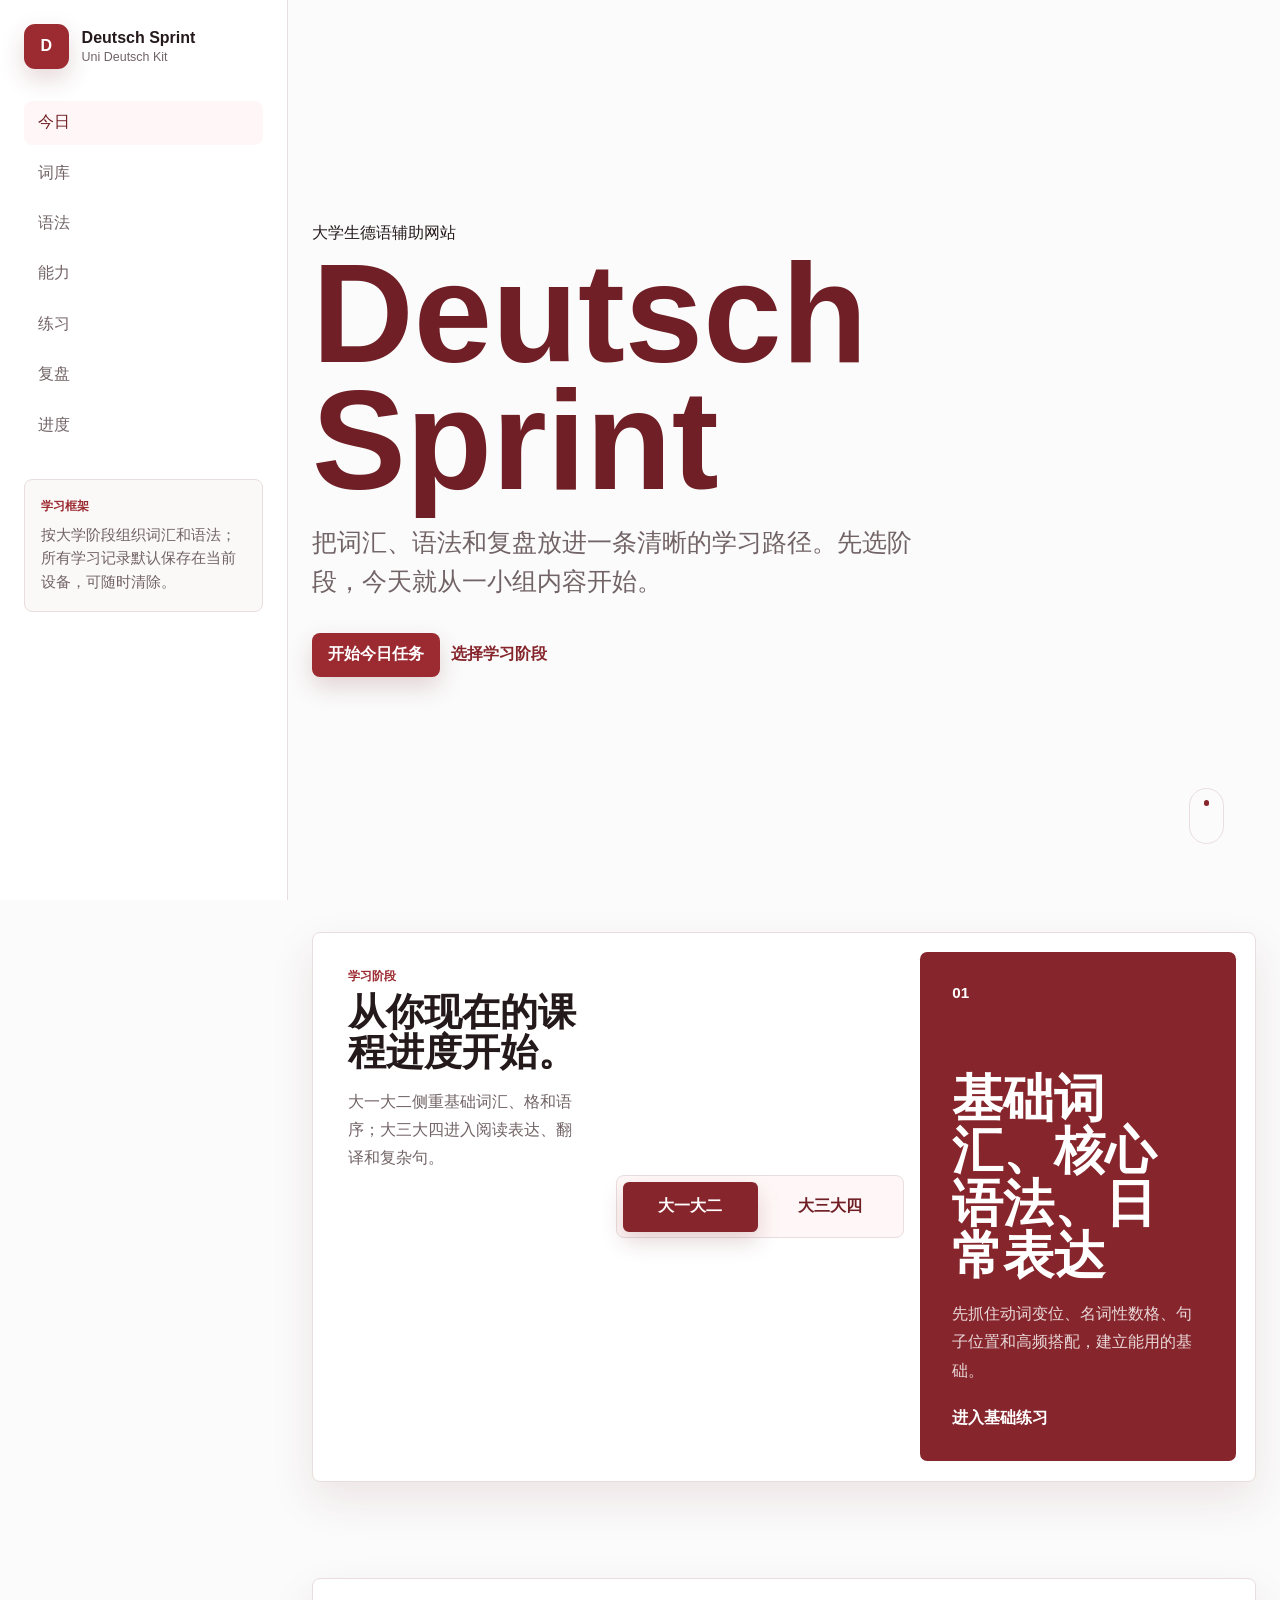
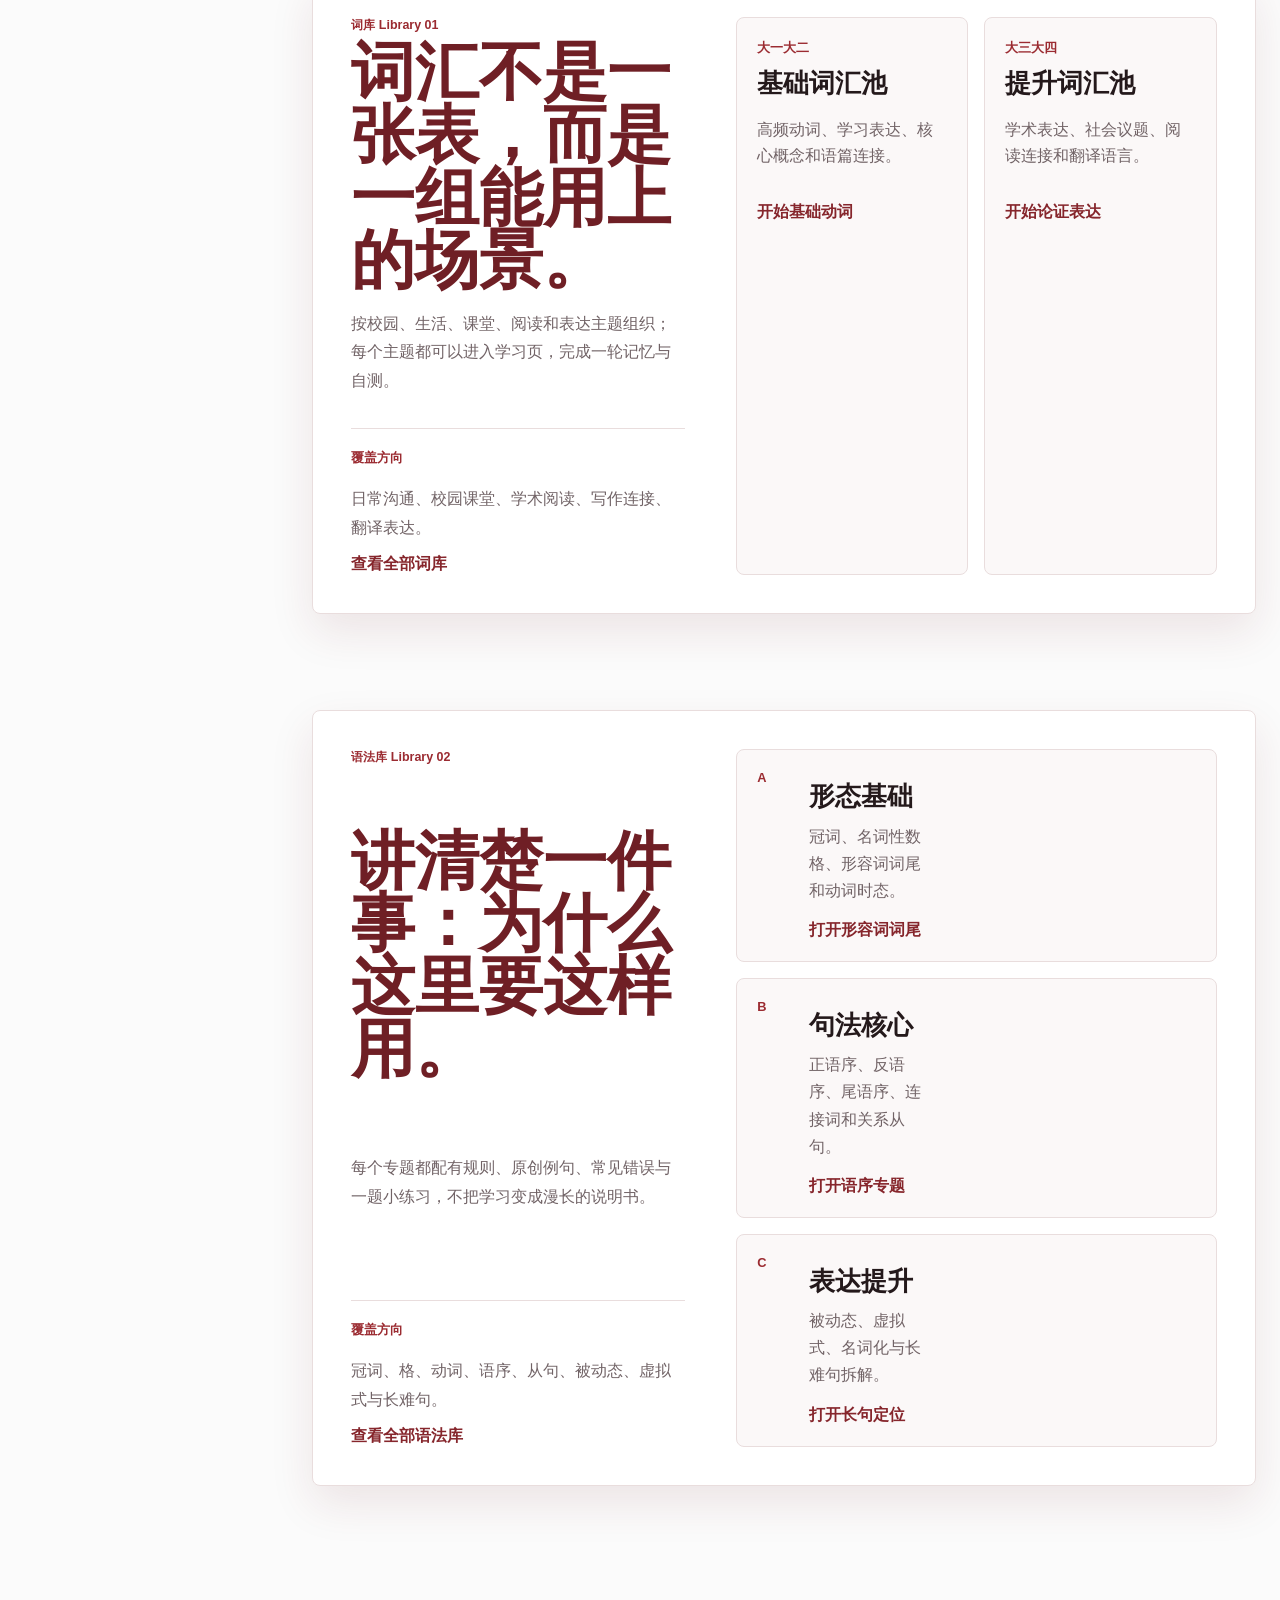
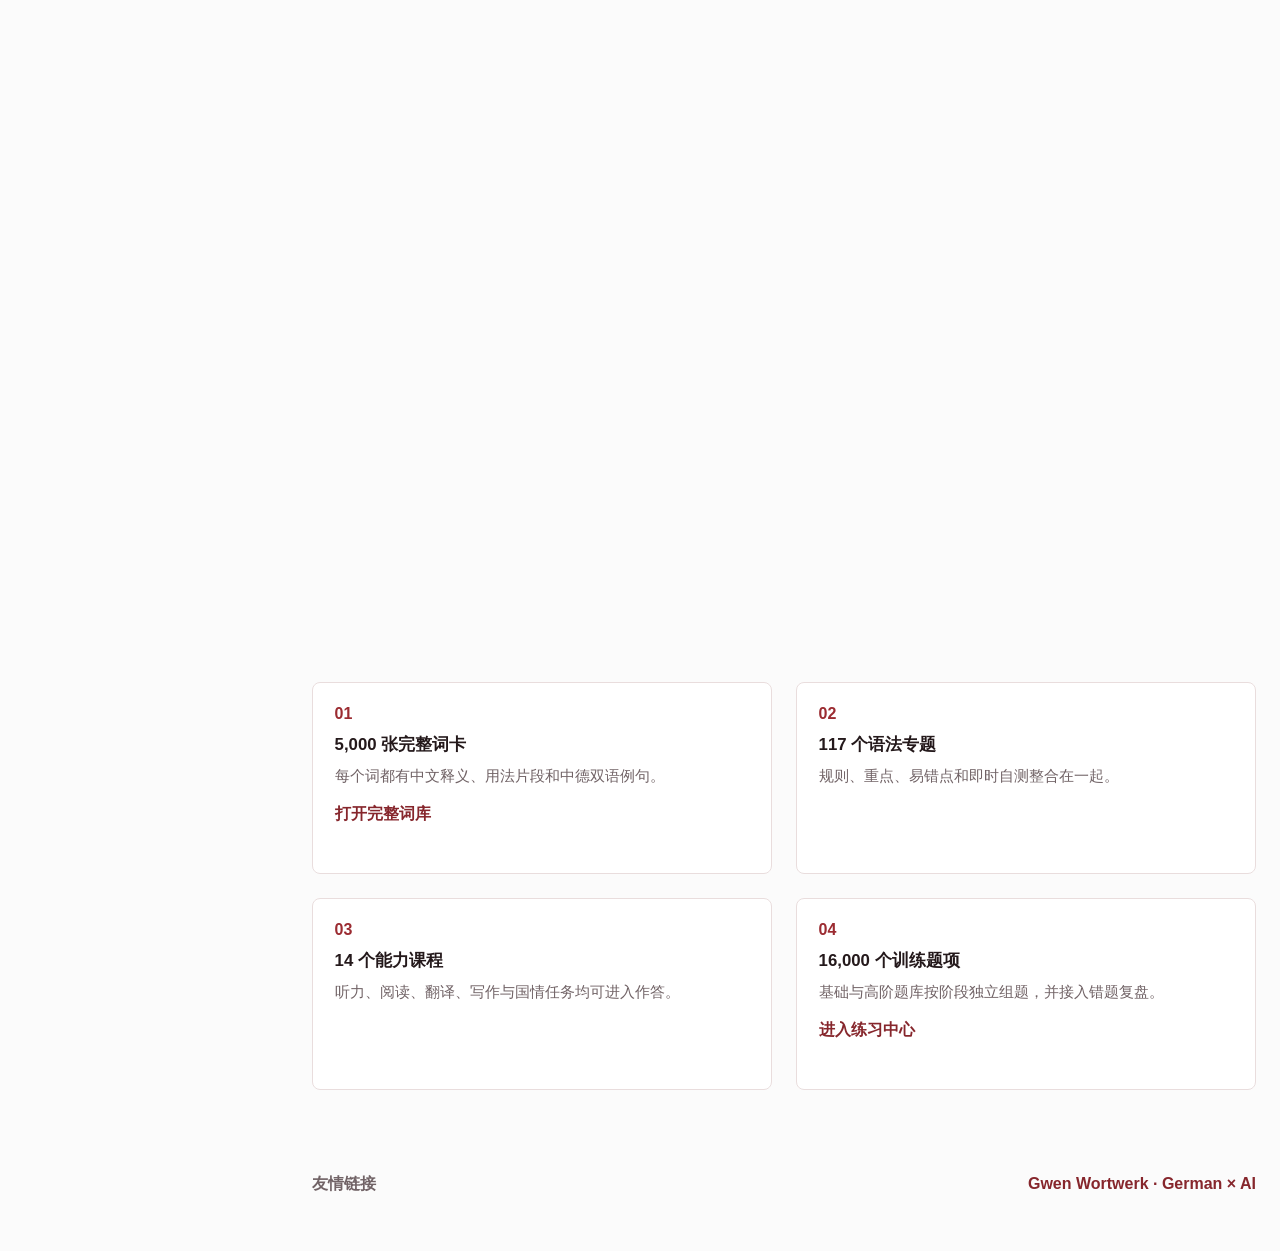
==== commit 12e786dc: "Complete learning site and add 5000-word lexicon" ====
--- a/index.html
+++ b/index.html
@@ -56,10 +56,11 @@
           <article class="module-card action-card"><p class="section-kicker">学习进度</p><h2>看见你已经走了多远。</h2><p>不预设虚假的成绩，只统计你在本站完成的学习。</p><a class="ghost-button" href="progress.html">查看进度</a></article>
         </section>
 
-        <section class="module-strip reveal-section"><article><span>01</span><h3>326 个学习词条</h3><p>按阶段、主题和使用场景浏览与练习。</p></article><article><span>02</span><h3>117 个语法专题</h3><p>规则、重点、易错点和即时自测整合在一起。</p></article><article><span>03</span><h3>掌握度记录</h3><p>掌握、一般、不熟都会改变你的本机学习记录。</p></article><article><span>04</span><h3>16,000 道原创练习</h3><p>基础与高阶题库按阶段独立组题，并接入错题复盘。</p><a class="card-link" href="practice.html">进入练习中心</a></article></section>
+        <section class="module-strip reveal-section"><article><span>01</span><h3>5,000 张完整词卡</h3><p>每个词都有中文释义、用法片段和中德双语例句。</p><a class="card-link" href="lexicon.html">打开完整词库</a></article><article><span>02</span><h3>117 个语法专题</h3><p>规则、重点、易错点和即时自测整合在一起。</p></article><article><span>03</span><h3>14 个能力课程</h3><p>听力、阅读、翻译、写作与国情任务均可进入作答。</p></article><article><span>04</span><h3>16,000 个训练题项</h3><p>基础与高阶题库按阶段独立组题，并接入错题复盘。</p><a class="card-link" href="practice.html">进入练习中心</a></article></section>
         <footer class="site-footer"><span>友情链接</span><a href="https://mangoandwood.github.io/gwen-wortwerk/" target="_blank" rel="noreferrer">Gwen Wortwerk · German × AI</a></footer>
       </main>
     </div>
+    <script src="learner.js"></script>
     <script src="script.js"></script>
   </body>
 </html>
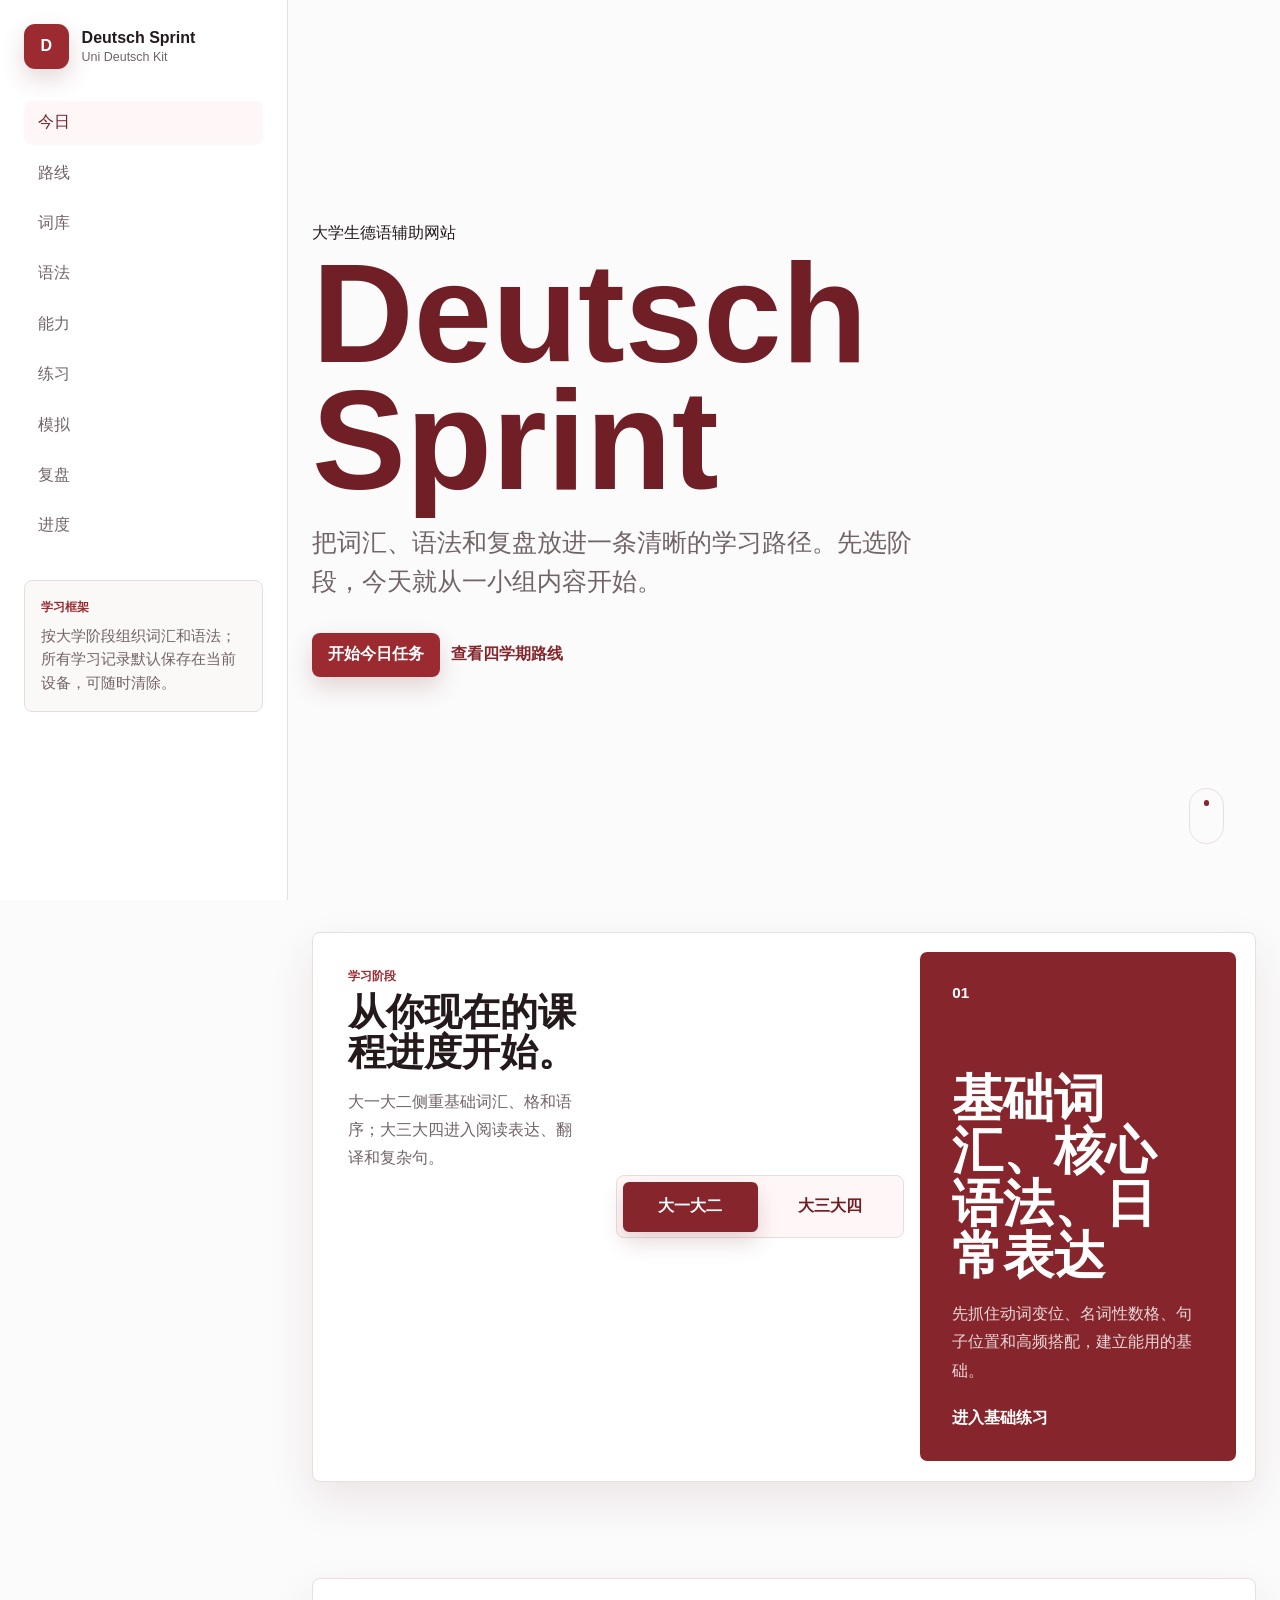
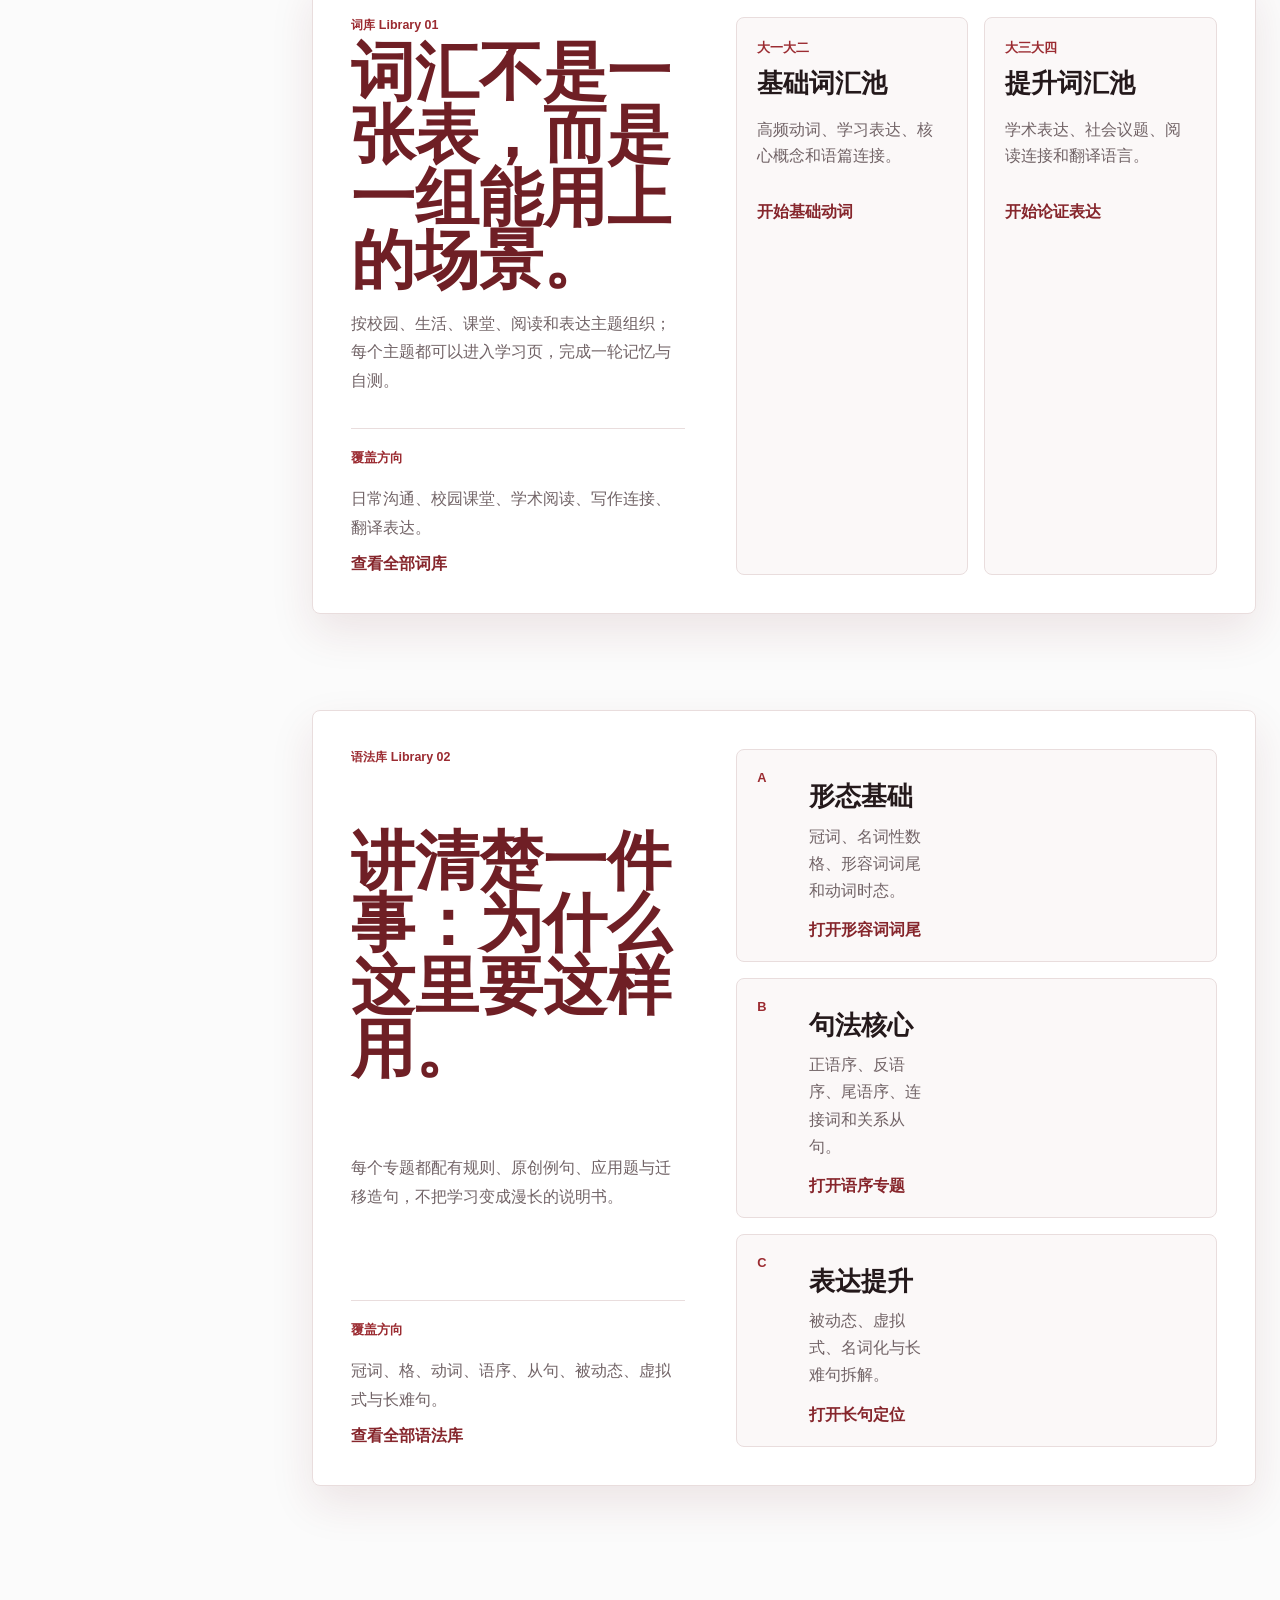
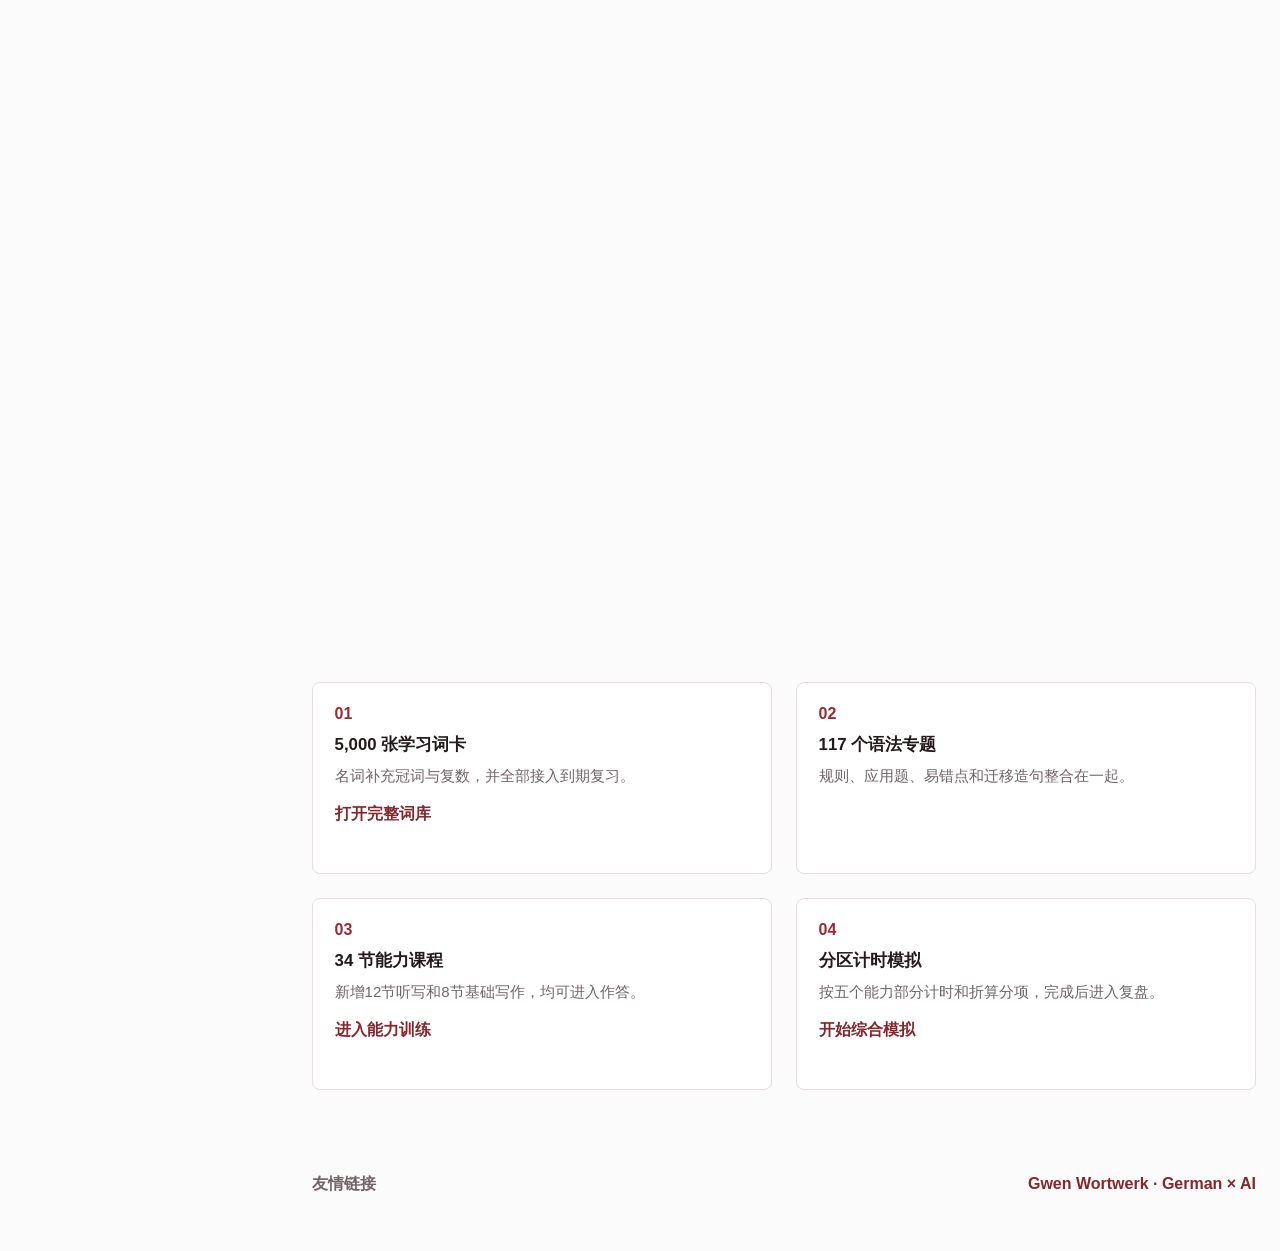
==== commit 66ddaa4c: "Complete the German learning path" ====
--- a/index.html
+++ b/index.html
@@ -13,10 +13,12 @@
         <a class="brand" href="index.html"><span class="brand-mark">D</span><span><strong>Deutsch Sprint</strong><small>Uni Deutsch Kit</small></span></a>
         <nav class="nav-list">
           <a class="nav-link active" href="index.html">今日</a>
+          <a class="nav-link" href="course.html">路线</a>
           <a class="nav-link" href="vocab.html">词库</a>
           <a class="nav-link" href="grammar.html">语法</a>
           <a class="nav-link" href="skills.html">能力</a>
           <a class="nav-link" href="practice.html">练习</a>
+          <a class="nav-link" href="mock.html">模拟</a>
           <a class="nav-link" href="review.html">复盘</a>
           <a class="nav-link" href="progress.html">进度</a>
         </nav>
@@ -29,7 +31,7 @@
             <p class="eyebrow">大学生德语辅助网站</p>
             <h1>Deutsch<br />Sprint</h1>
             <p>把词汇、语法和复盘放进一条清晰的学习路径。先选阶段，今天就从一小组内容开始。</p>
-            <div class="intro-actions"><a class="primary-button" href="study.html?kind=daily">开始今日任务</a><a class="text-link" href="#stage">选择学习阶段</a></div>
+            <div class="intro-actions"><a class="primary-button" href="study.html?kind=daily">开始今日任务</a><a class="text-link" href="course.html">查看四学期路线</a></div>
           </div>
           <div class="scroll-cue" aria-hidden="true"><span></span></div>
         </section>
@@ -46,17 +48,17 @@
         </section>
 
         <section class="library-block reveal-section">
-          <div class="library-copy"><p class="section-kicker">语法库 Library 02</p><h2>讲清楚一件事：为什么这里要这样用。</h2><p>每个专题都配有规则、原创例句、常见错误与一题小练习，不把学习变成漫长的说明书。</p><div class="source-note"><span>覆盖方向</span><p>冠词、格、动词、语序、从句、被动态、虚拟式与长难句。</p><a href="grammar.html">查看全部语法库</a></div></div>
+          <div class="library-copy"><p class="section-kicker">语法库 Library 02</p><h2>讲清楚一件事：为什么这里要这样用。</h2><p>每个专题都配有规则、原创例句、应用题与迁移造句，不把学习变成漫长的说明书。</p><div class="source-note"><span>覆盖方向</span><p>冠词、格、动词、语序、从句、被动态、虚拟式与长难句。</p><a href="grammar.html">查看全部语法库</a></div></div>
           <div class="grammar-map"><article><span>A</span><div><h3>形态基础</h3><p>冠词、名词性数格、形容词词尾和动词时态。</p><a class="card-link" href="study.html?kind=grammar&amp;slug=grammar-019">打开形容词词尾</a></div></article><article><span>B</span><div><h3>句法核心</h3><p>正语序、反语序、尾语序、连接词和关系从句。</p><a class="card-link" href="study.html?kind=grammar&amp;slug=grammar-043">打开语序专题</a></div></article><article><span>C</span><div><h3>表达提升</h3><p>被动态、虚拟式、名词化与长难句拆解。</p><a class="card-link" href="study.html?kind=grammar&amp;slug=advanced-word-order-fields">打开长句定位</a></div></article></div>
         </section>
 
         <section class="daily-stack reveal-section" aria-label="学习入口">
-          <article class="module-card action-card"><p class="section-kicker">今日学习</p><h2>一轮小任务，约 5 分钟</h2><p>根据选择的阶段给出词汇、语法与一道即时练习。</p><a class="primary-button" href="study.html?kind=daily">进入任务</a></article>
+          <article class="module-card action-card"><p class="section-kicker">今日学习</p><h2>新词与到期复习，约 25 分钟</h2><p>每天安排最多8个到期词、12个新词和一组语法迁移。</p><a class="primary-button" href="study.html?kind=daily">进入任务</a></article>
           <article class="module-card action-card"><p class="section-kicker">错题复盘</p><h2>把不熟的内容留到下一次。</h2><p>每一次“不熟”都会记录到本机复盘队列里。</p><a class="ghost-button" href="review.html">打开复盘</a></article>
           <article class="module-card action-card"><p class="section-kicker">学习进度</p><h2>看见你已经走了多远。</h2><p>不预设虚假的成绩，只统计你在本站完成的学习。</p><a class="ghost-button" href="progress.html">查看进度</a></article>
         </section>
 
-        <section class="module-strip reveal-section"><article><span>01</span><h3>5,000 张完整词卡</h3><p>每个词都有中文释义、用法片段和中德双语例句。</p><a class="card-link" href="lexicon.html">打开完整词库</a></article><article><span>02</span><h3>117 个语法专题</h3><p>规则、重点、易错点和即时自测整合在一起。</p></article><article><span>03</span><h3>14 个能力课程</h3><p>听力、阅读、翻译、写作与国情任务均可进入作答。</p></article><article><span>04</span><h3>16,000 个训练题项</h3><p>基础与高阶题库按阶段独立组题，并接入错题复盘。</p><a class="card-link" href="practice.html">进入练习中心</a></article></section>
+        <section class="module-strip reveal-section"><article><span>01</span><h3>5,000 张学习词卡</h3><p>名词补充冠词与复数，并全部接入到期复习。</p><a class="card-link" href="lexicon.html">打开完整词库</a></article><article><span>02</span><h3>117 个语法专题</h3><p>规则、应用题、易错点和迁移造句整合在一起。</p></article><article><span>03</span><h3>34 节能力课程</h3><p>新增12节听写和8节基础写作，均可进入作答。</p><a class="card-link" href="skills.html">进入能力训练</a></article><article><span>04</span><h3>分区计时模拟</h3><p>按五个能力部分计时和折算分项，完成后进入复盘。</p><a class="card-link" href="mock.html">开始综合模拟</a></article></section>
         <footer class="site-footer"><span>友情链接</span><a href="https://mangoandwood.github.io/gwen-wortwerk/" target="_blank" rel="noreferrer">Gwen Wortwerk · German × AI</a></footer>
       </main>
     </div>
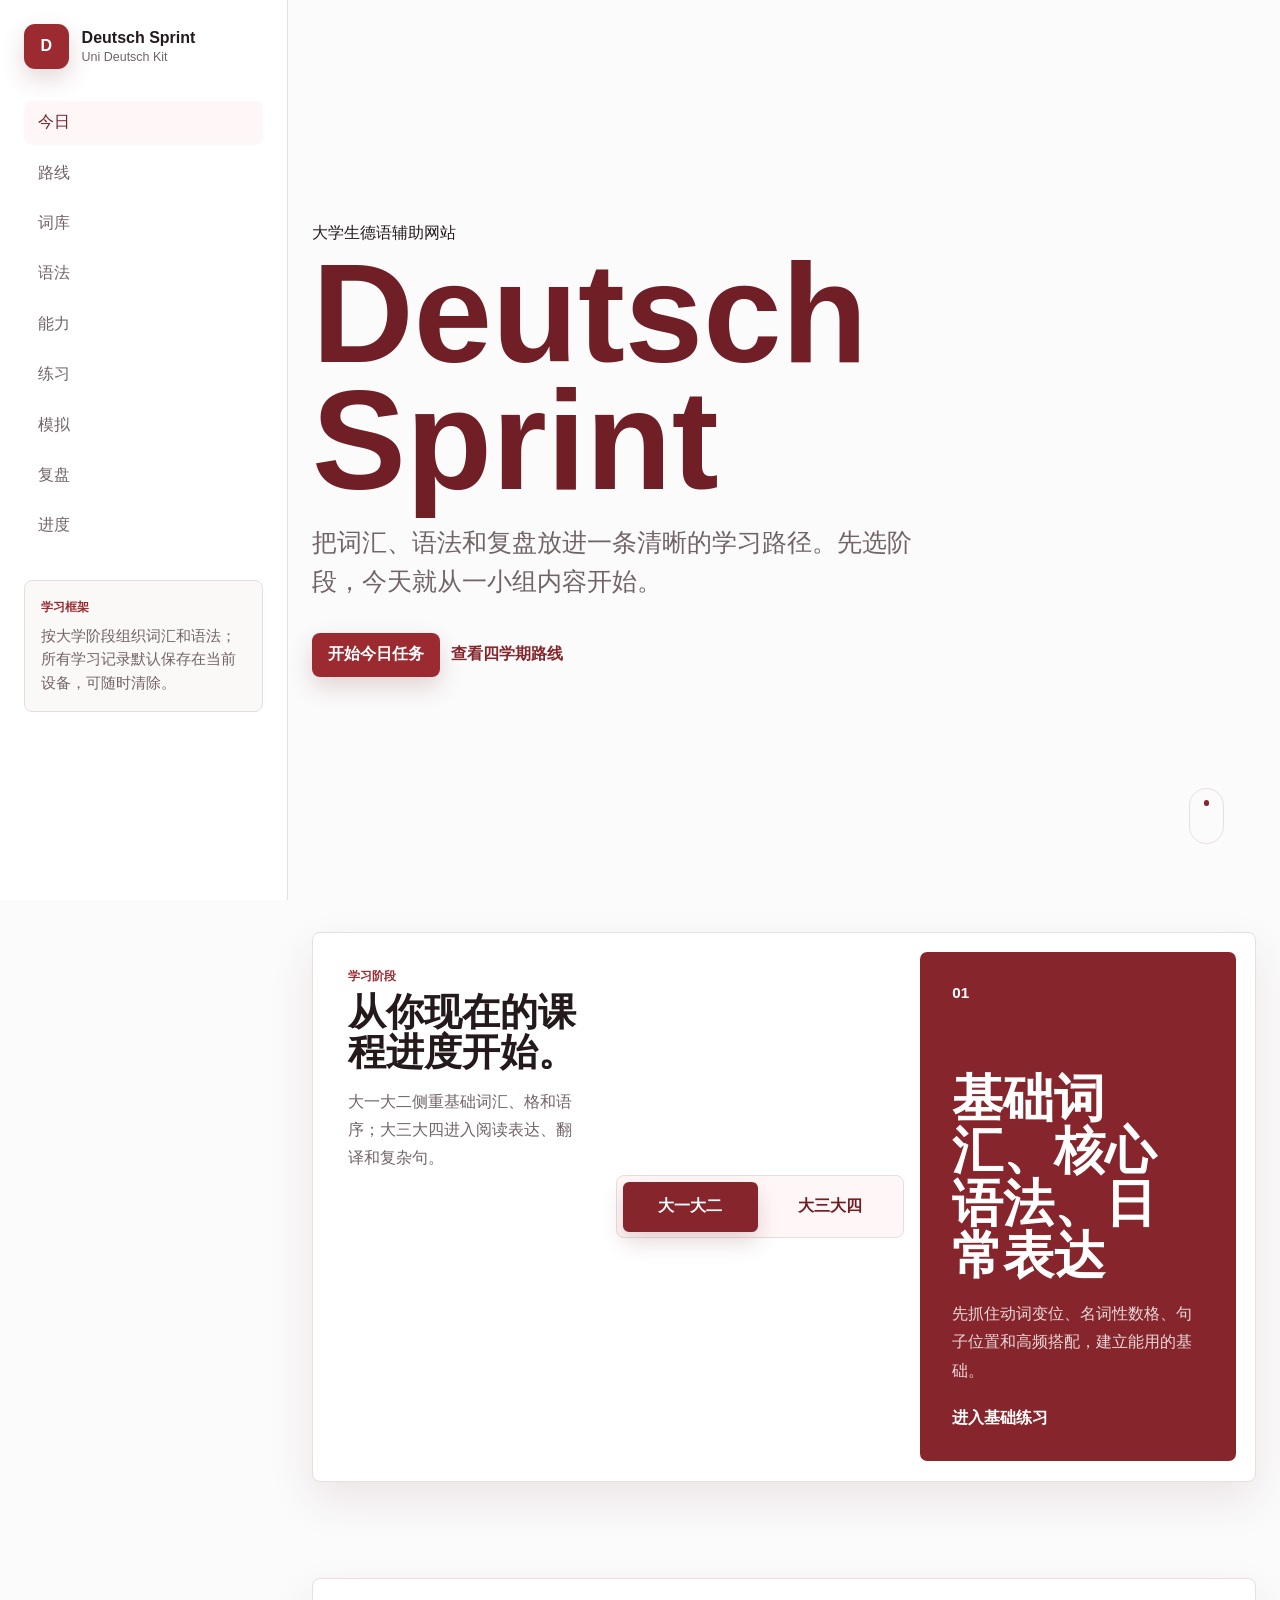
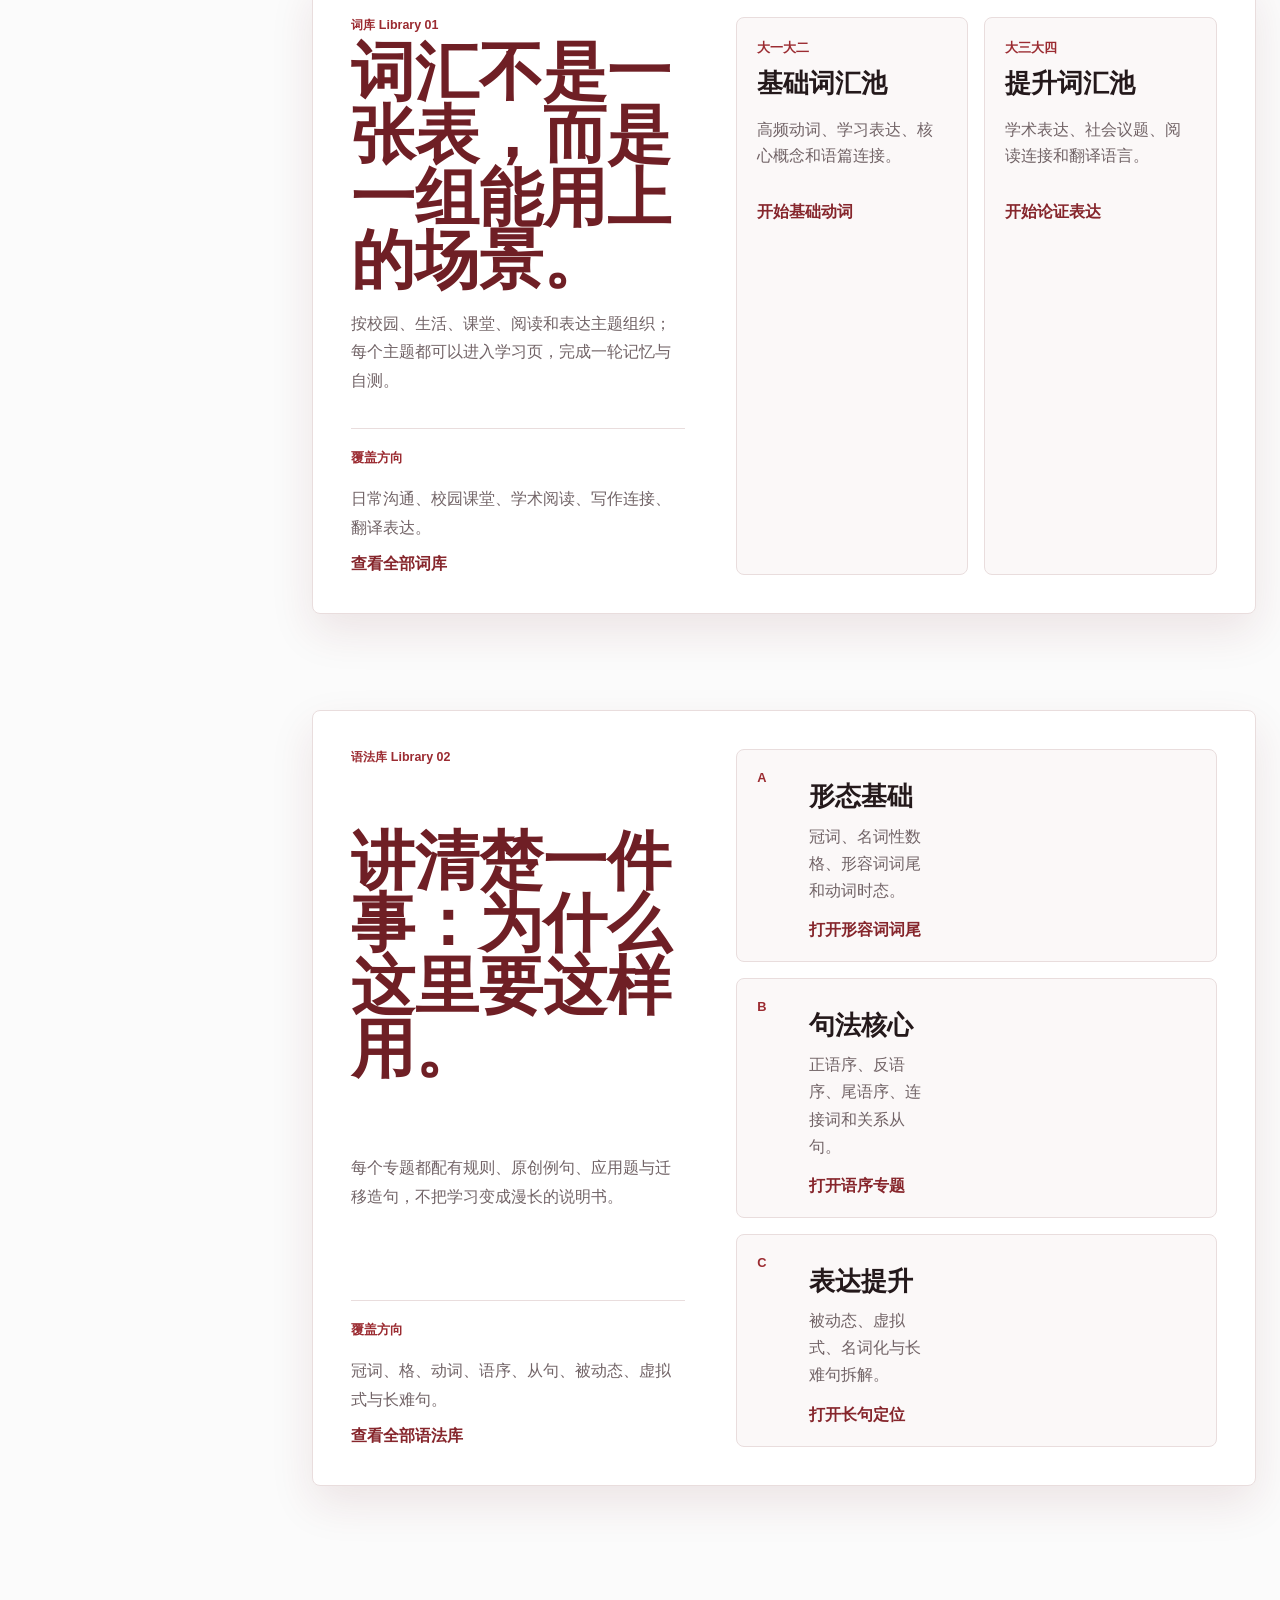
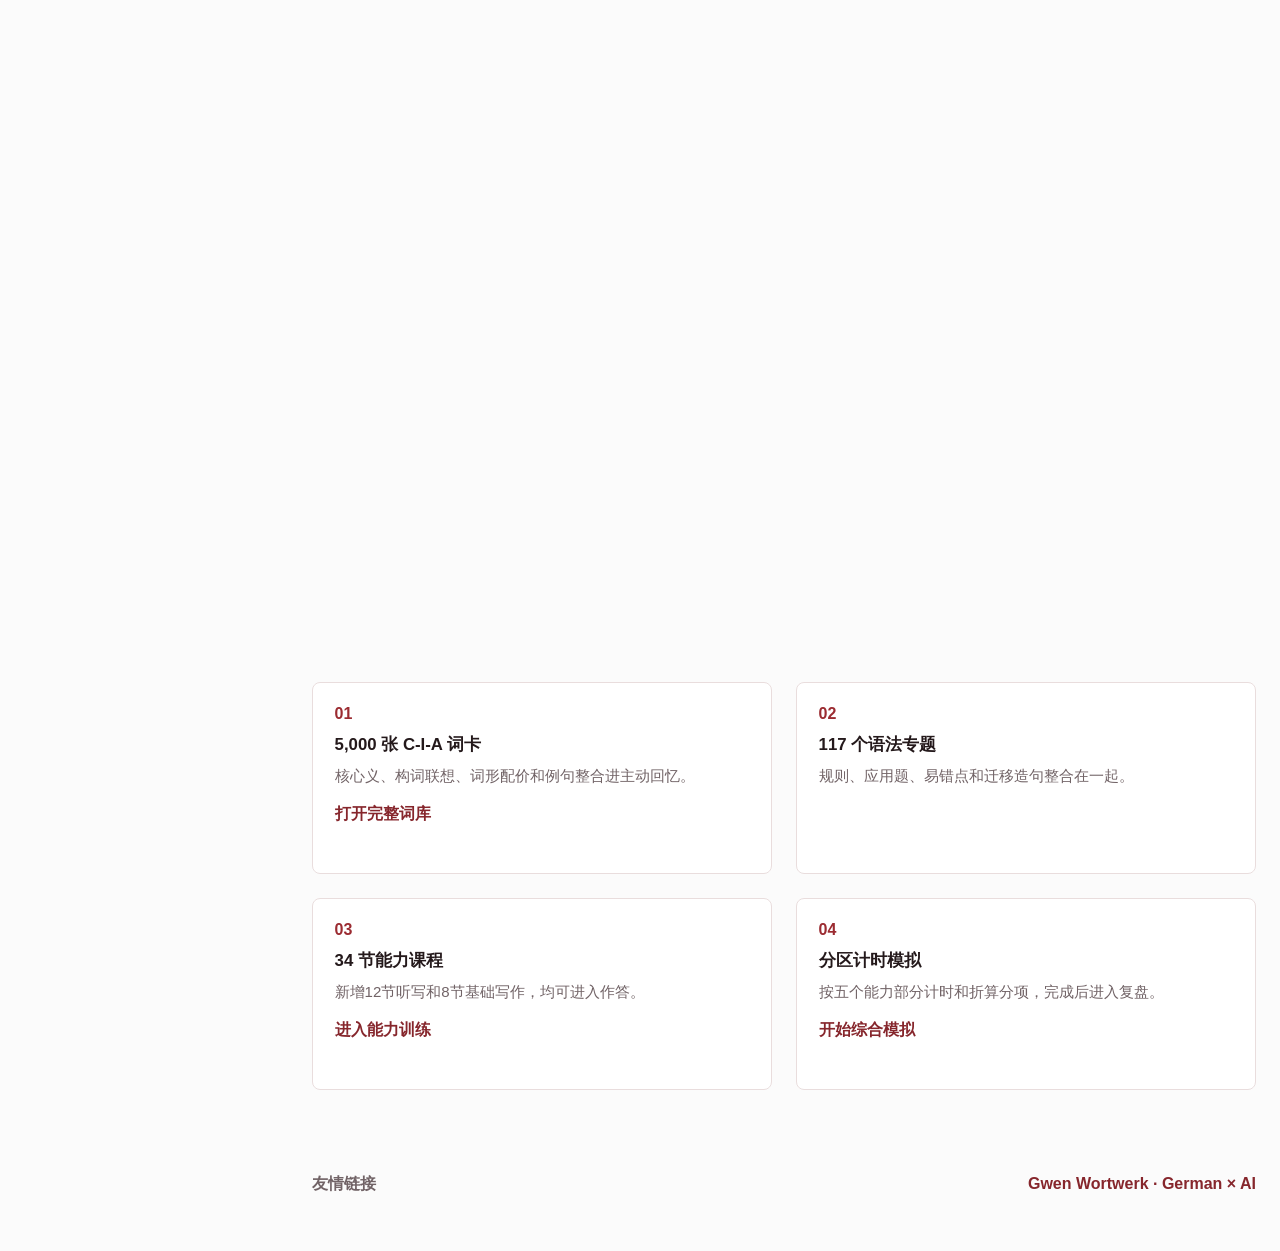
==== commit 7d2948d1: "Add C-I-A vocabulary coaching cards" ====
--- a/index.html
+++ b/index.html
@@ -58,7 +58,7 @@
           <article class="module-card action-card"><p class="section-kicker">学习进度</p><h2>看见你已经走了多远。</h2><p>不预设虚假的成绩，只统计你在本站完成的学习。</p><a class="ghost-button" href="progress.html">查看进度</a></article>
         </section>
 
-        <section class="module-strip reveal-section"><article><span>01</span><h3>5,000 张学习词卡</h3><p>名词补充冠词与复数，并全部接入到期复习。</p><a class="card-link" href="lexicon.html">打开完整词库</a></article><article><span>02</span><h3>117 个语法专题</h3><p>规则、应用题、易错点和迁移造句整合在一起。</p></article><article><span>03</span><h3>34 节能力课程</h3><p>新增12节听写和8节基础写作，均可进入作答。</p><a class="card-link" href="skills.html">进入能力训练</a></article><article><span>04</span><h3>分区计时模拟</h3><p>按五个能力部分计时和折算分项，完成后进入复盘。</p><a class="card-link" href="mock.html">开始综合模拟</a></article></section>
+        <section class="module-strip reveal-section"><article><span>01</span><h3>5,000 张 C-I-A 词卡</h3><p>核心义、构词联想、词形配价和例句整合进主动回忆。</p><a class="card-link" href="lexicon.html">打开完整词库</a></article><article><span>02</span><h3>117 个语法专题</h3><p>规则、应用题、易错点和迁移造句整合在一起。</p></article><article><span>03</span><h3>34 节能力课程</h3><p>新增12节听写和8节基础写作，均可进入作答。</p><a class="card-link" href="skills.html">进入能力训练</a></article><article><span>04</span><h3>分区计时模拟</h3><p>按五个能力部分计时和折算分项，完成后进入复盘。</p><a class="card-link" href="mock.html">开始综合模拟</a></article></section>
         <footer class="site-footer"><span>友情链接</span><a href="https://mangoandwood.github.io/gwen-wortwerk/" target="_blank" rel="noreferrer">Gwen Wortwerk · German × AI</a></footer>
       </main>
     </div>
